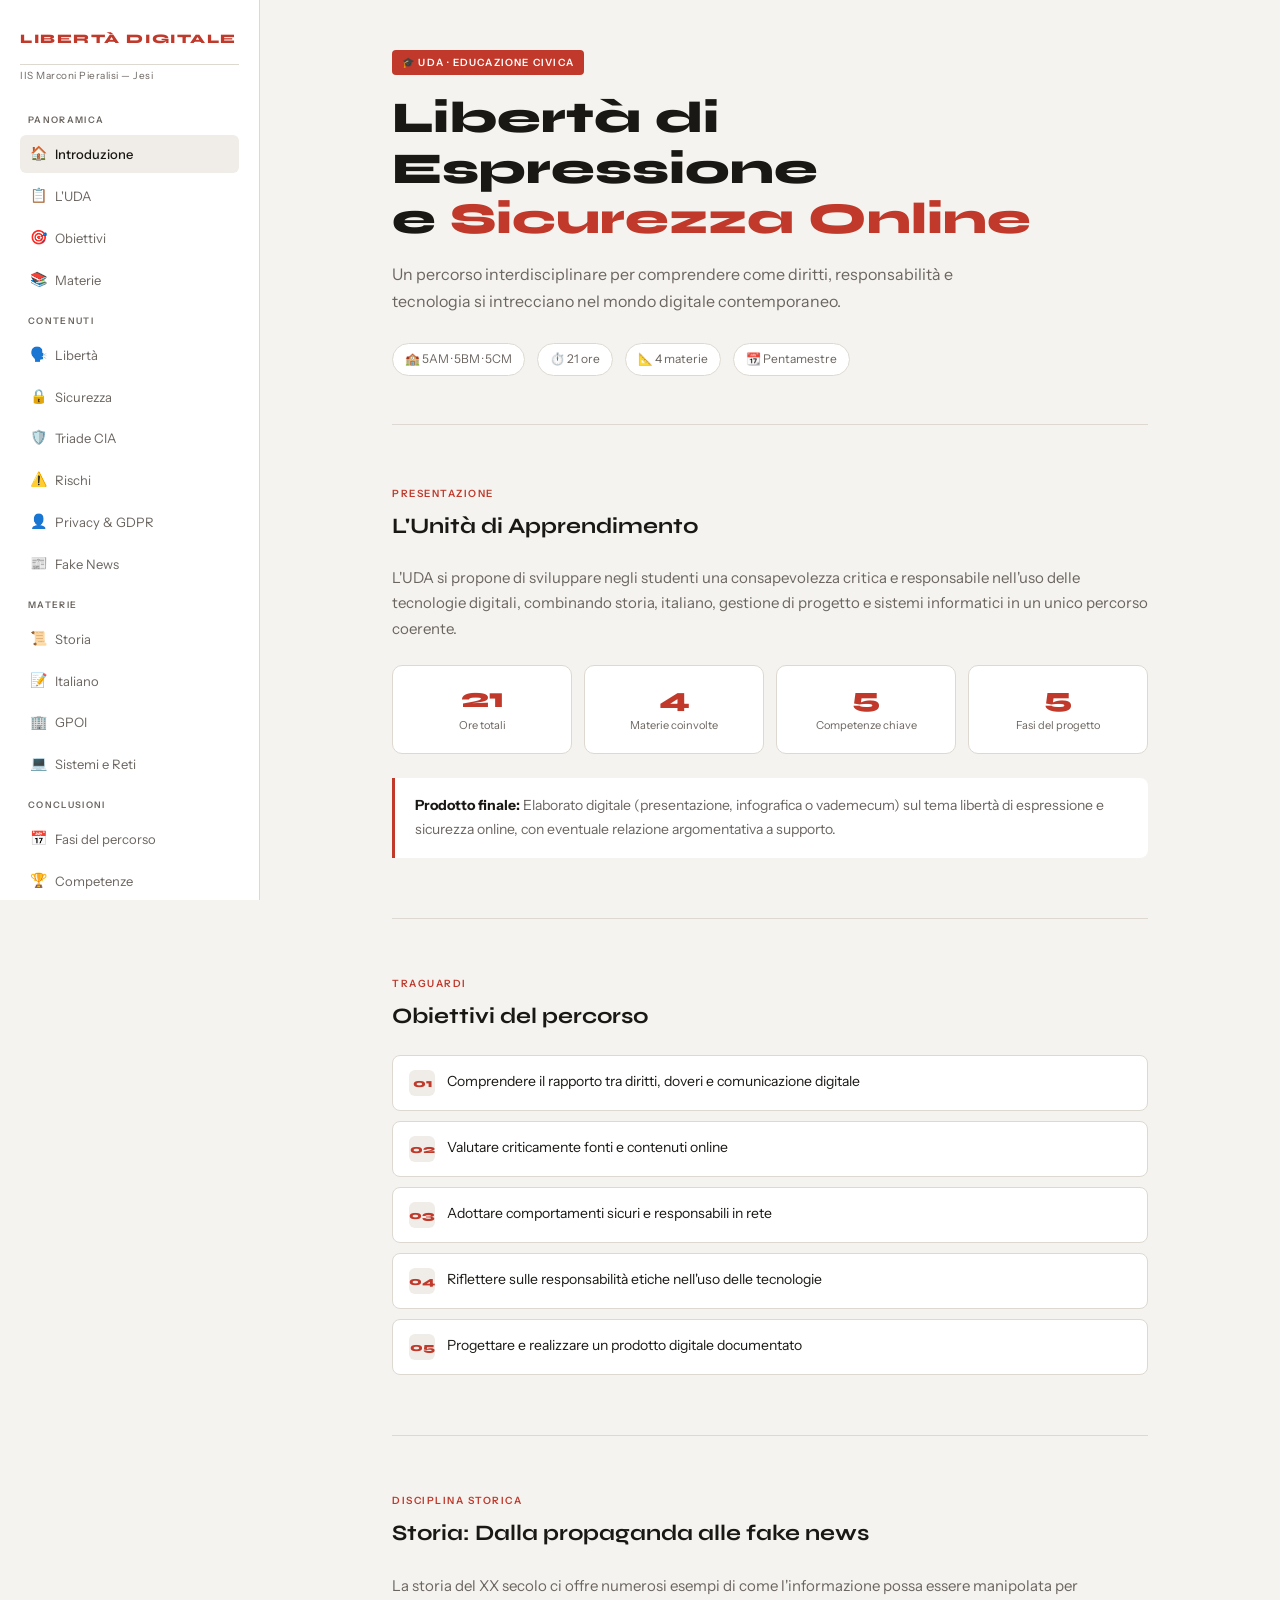
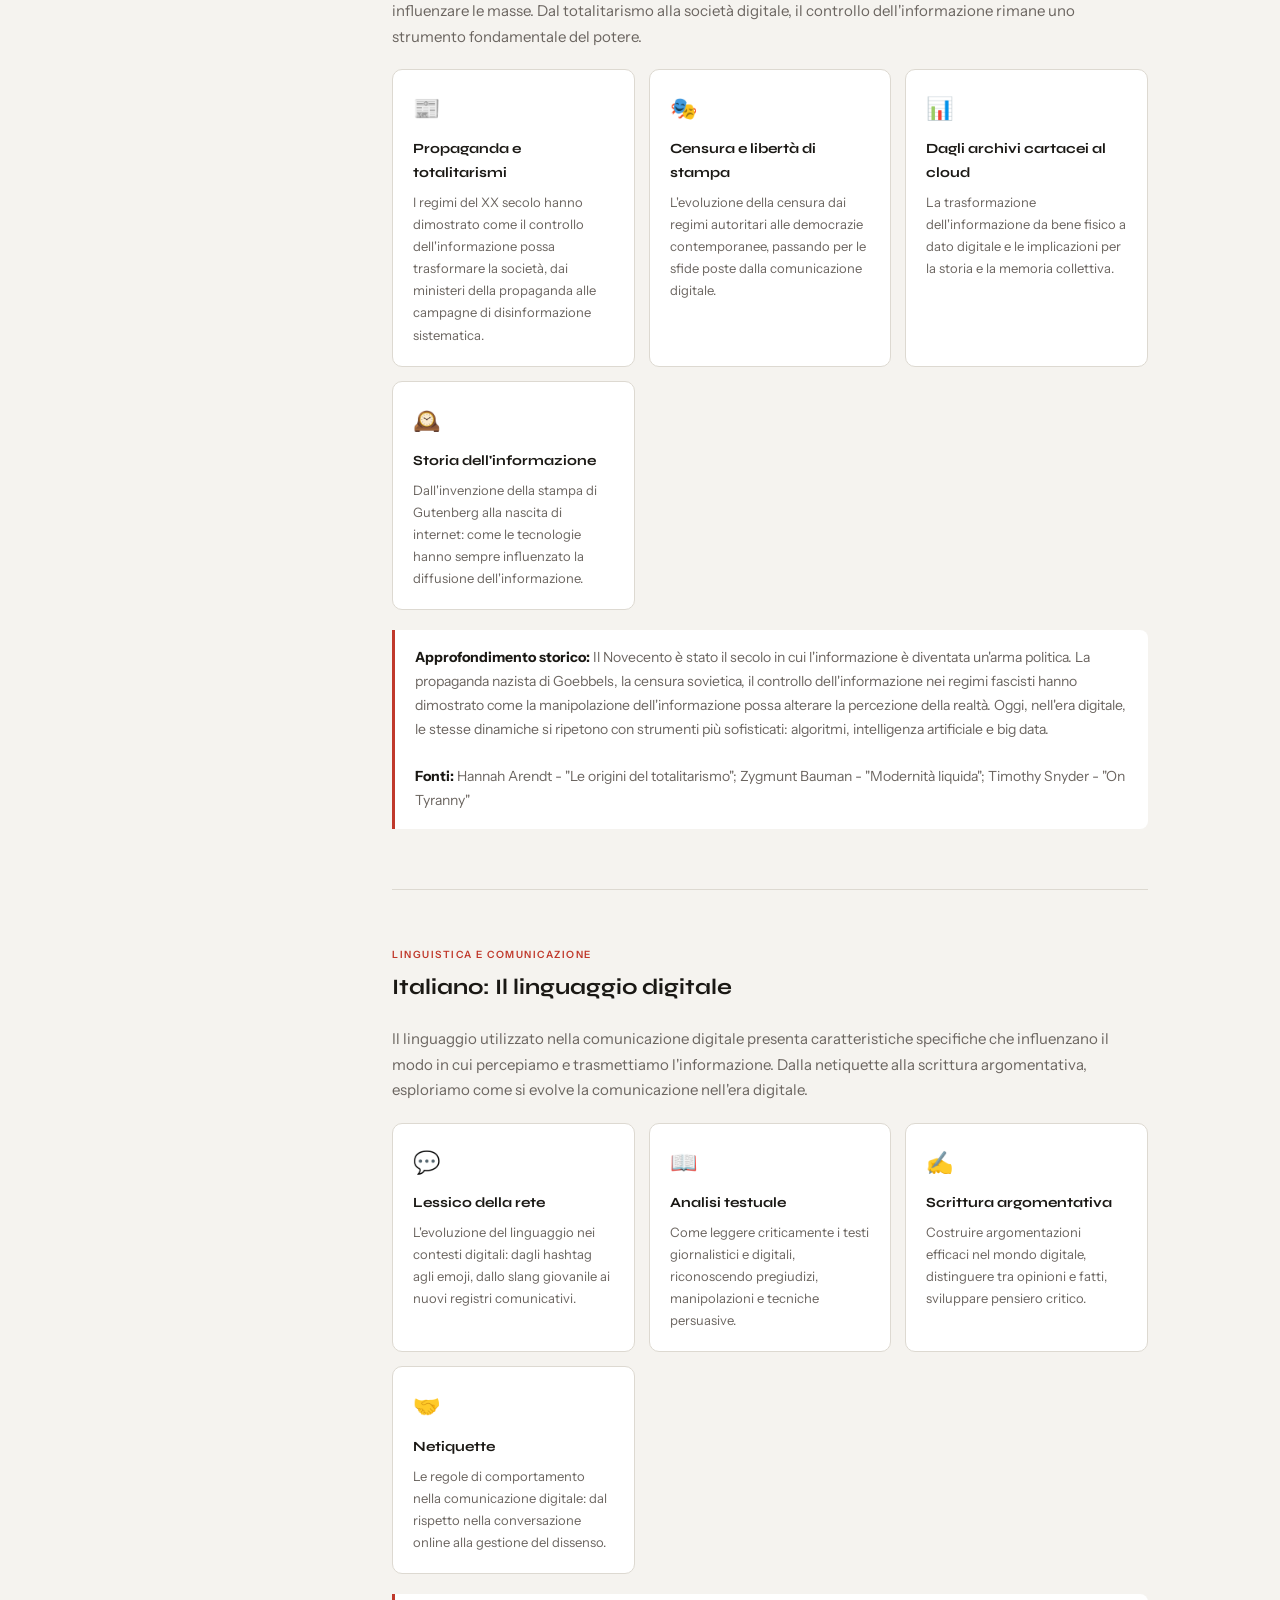
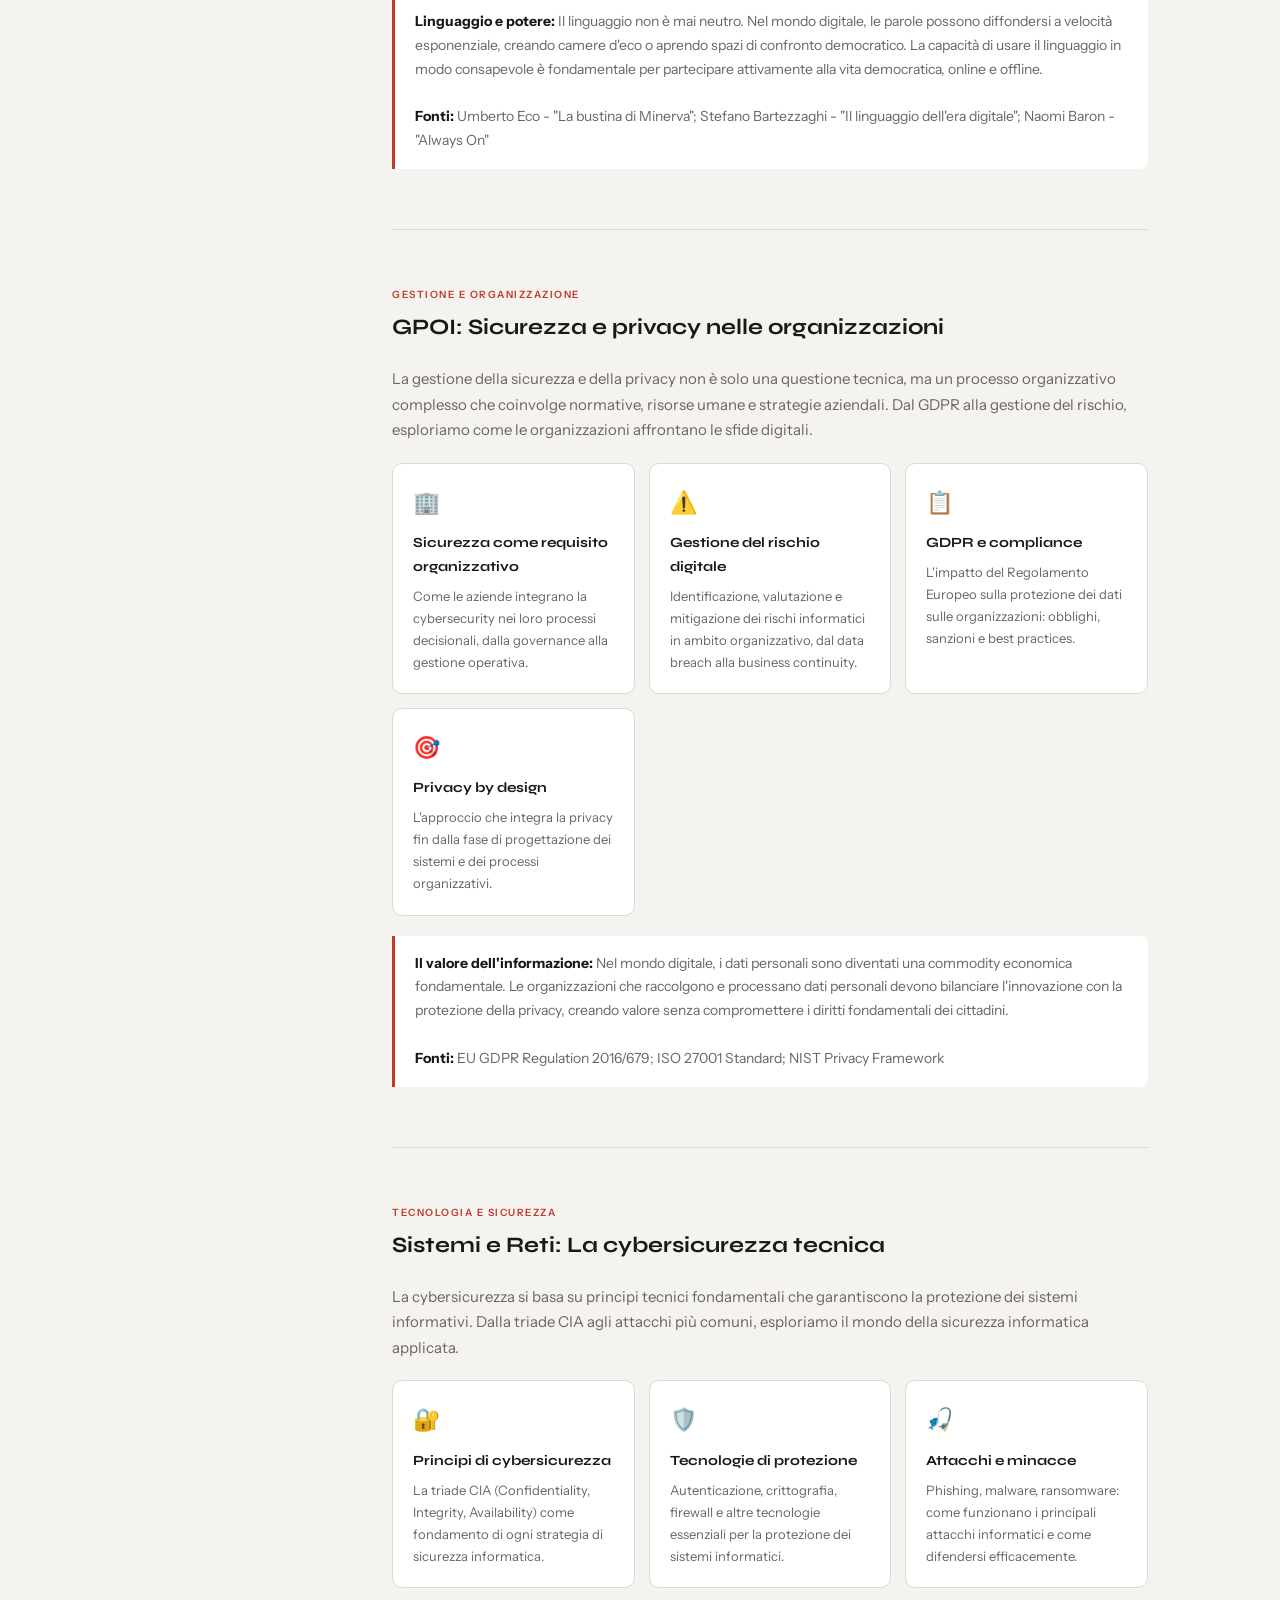
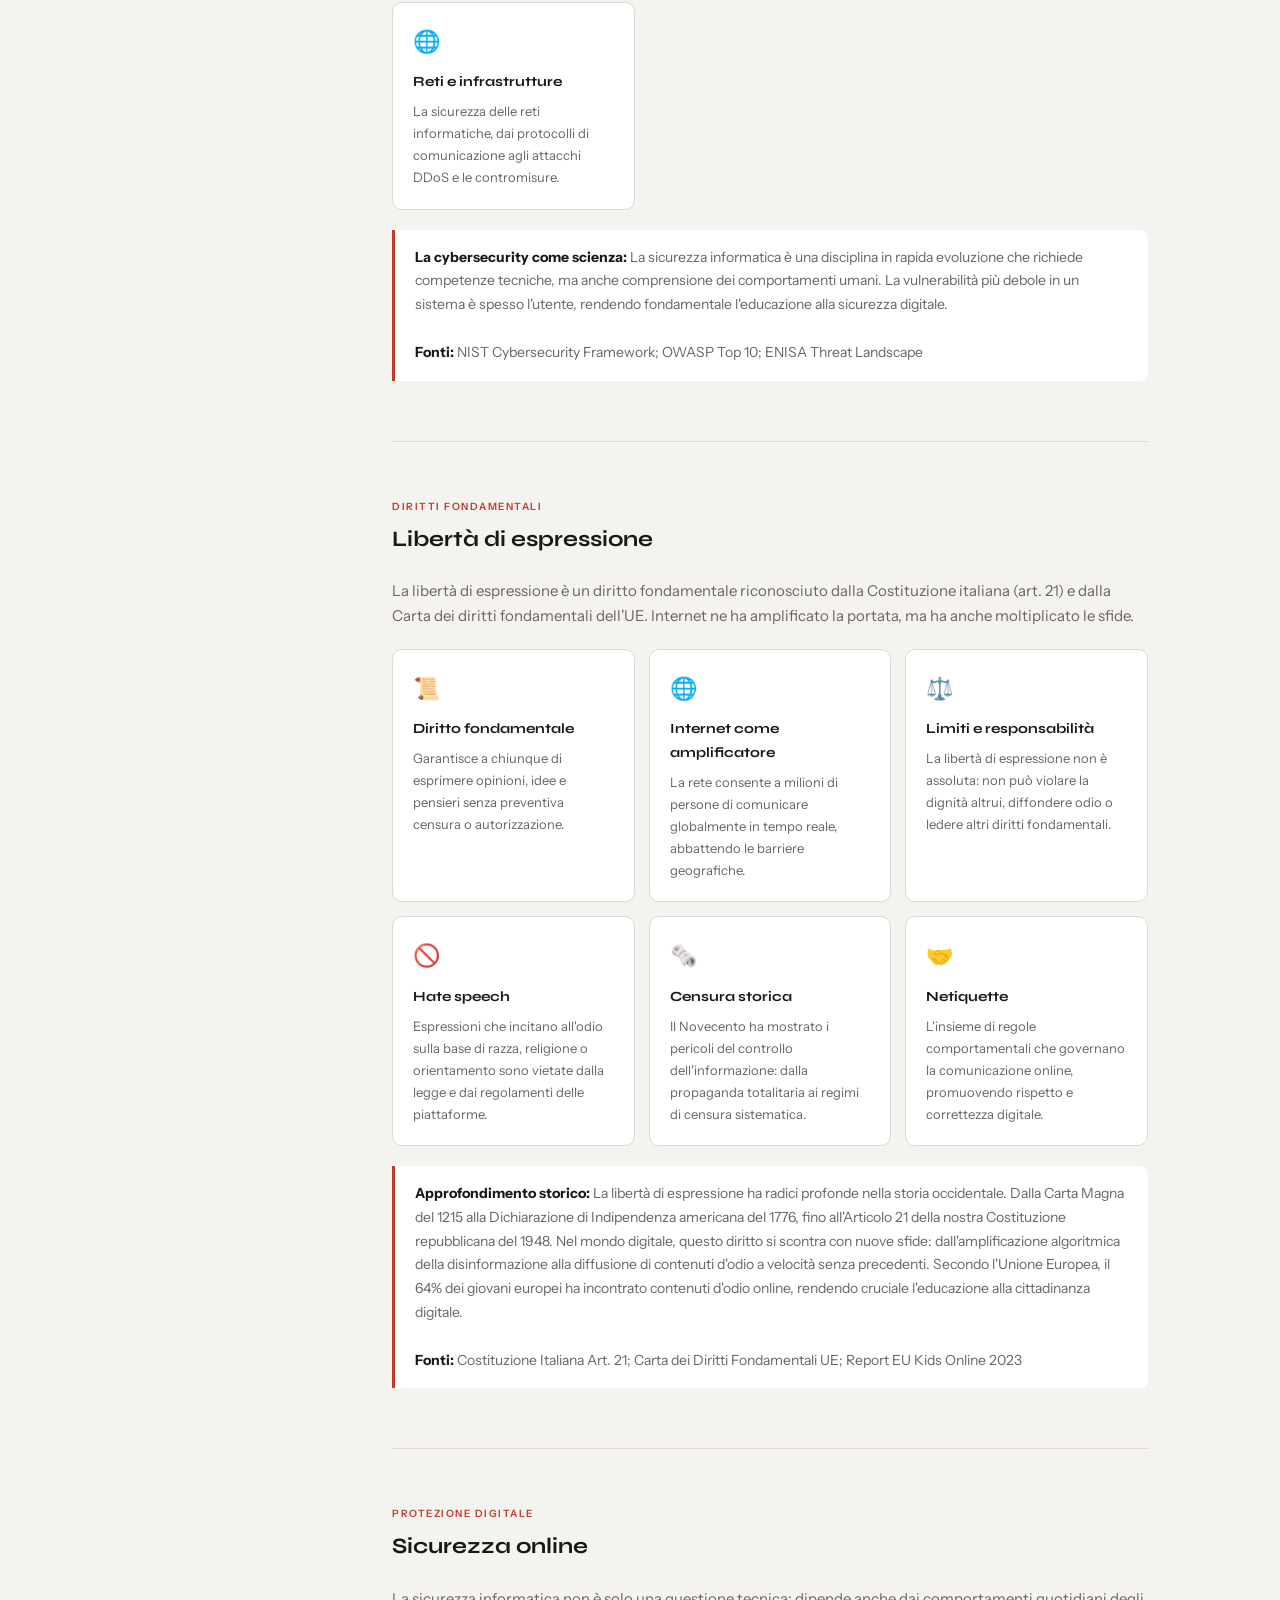
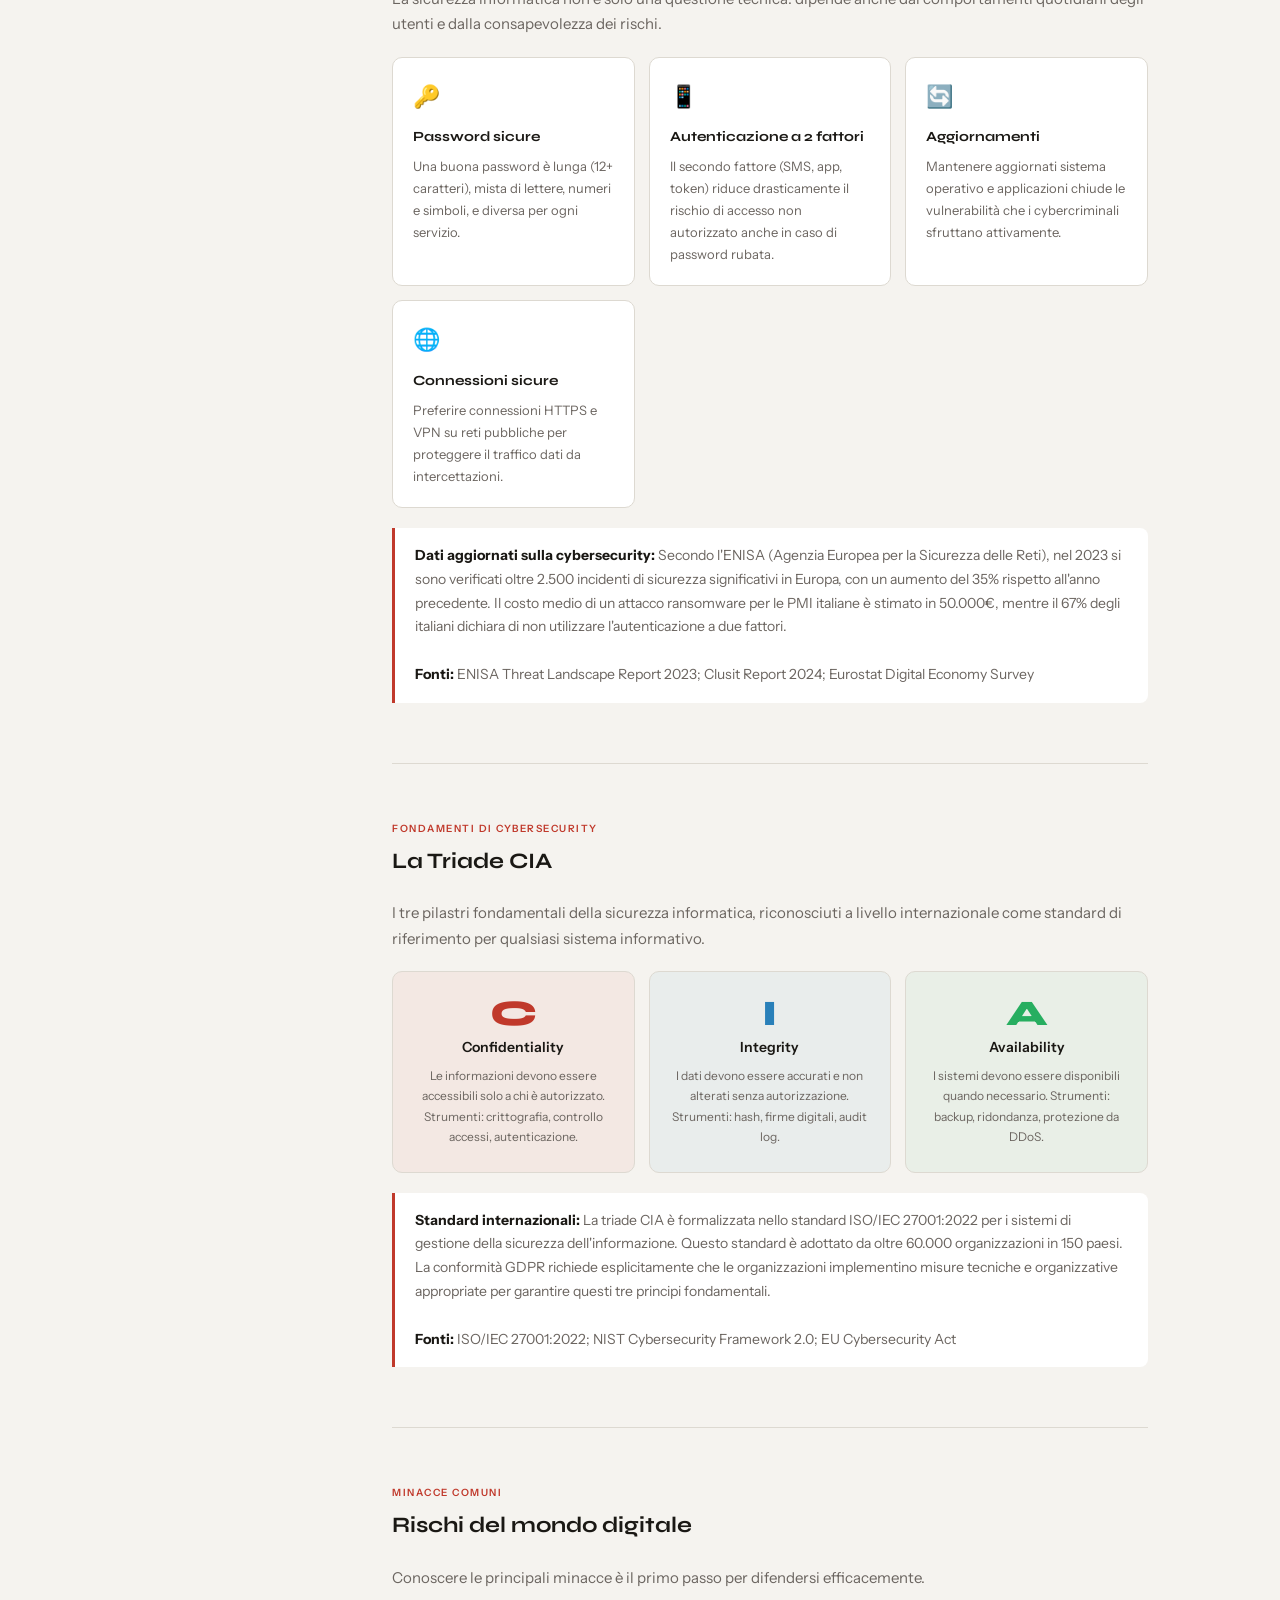
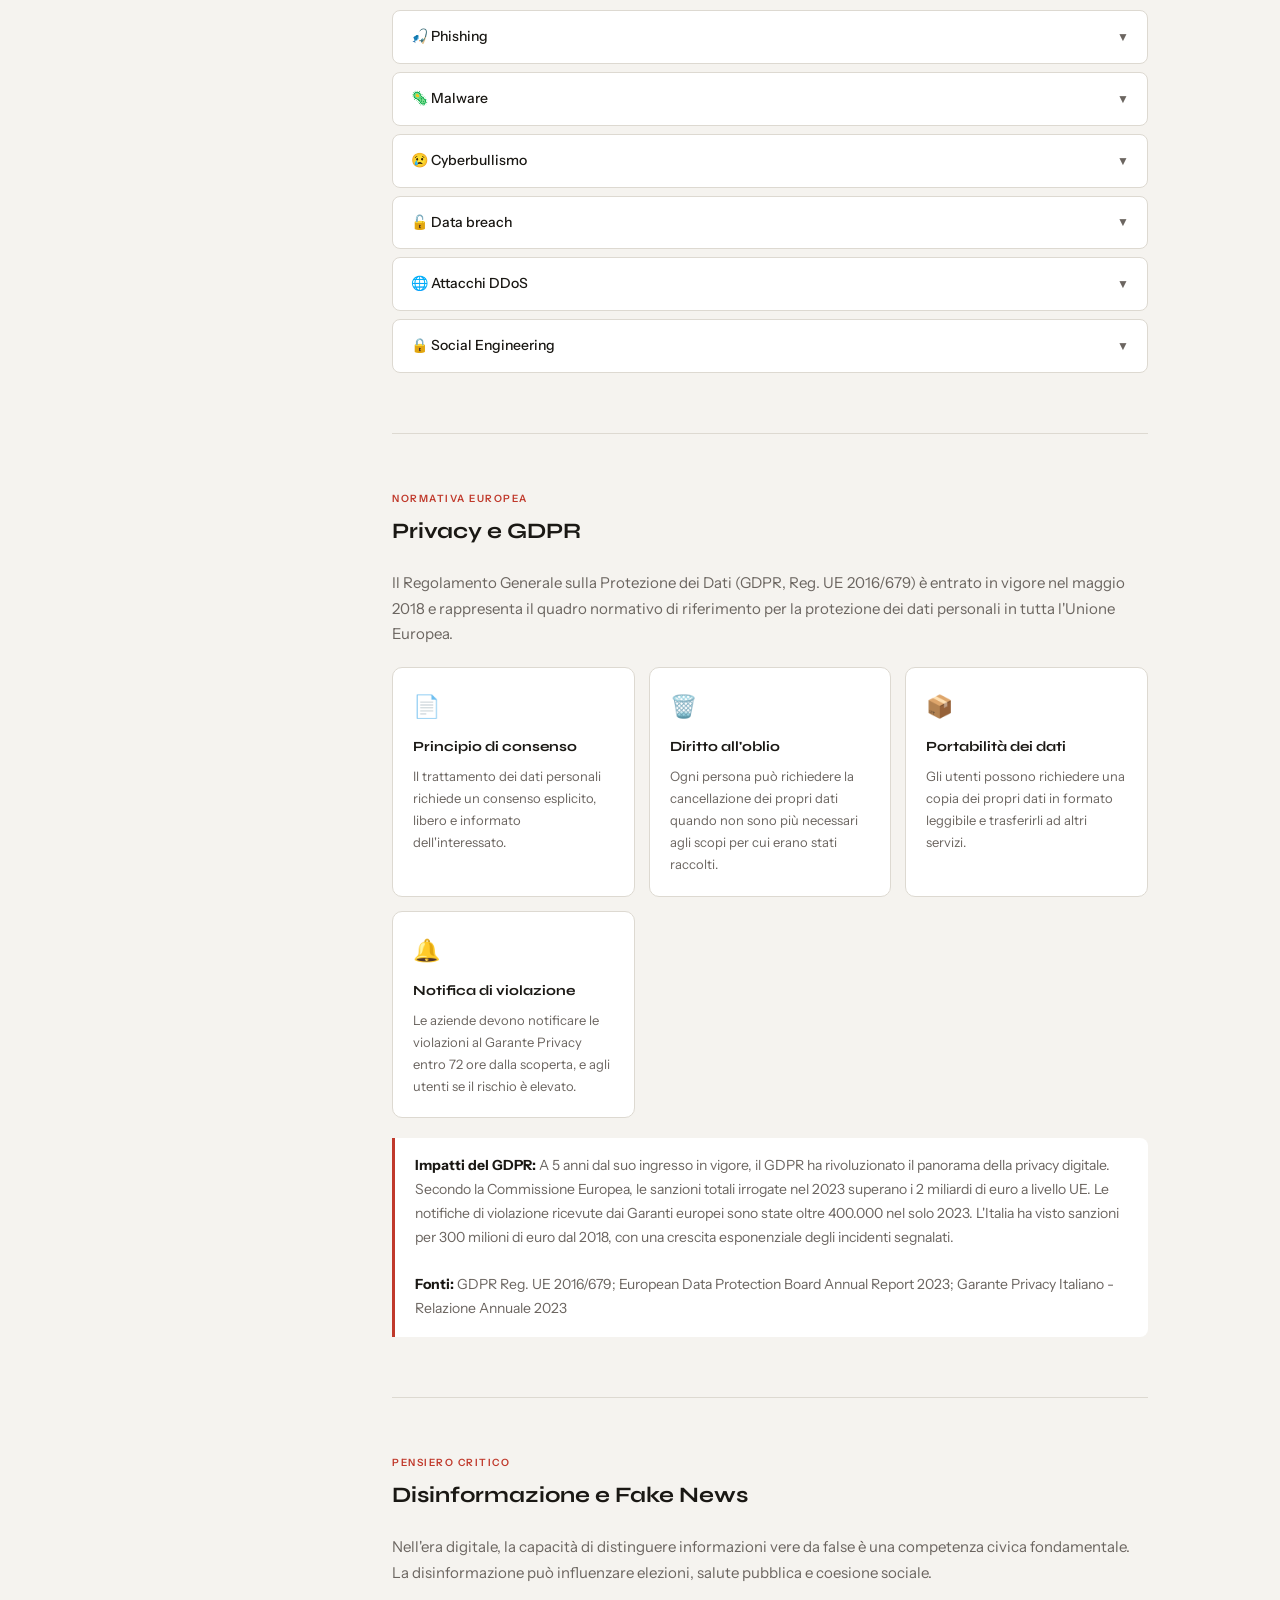
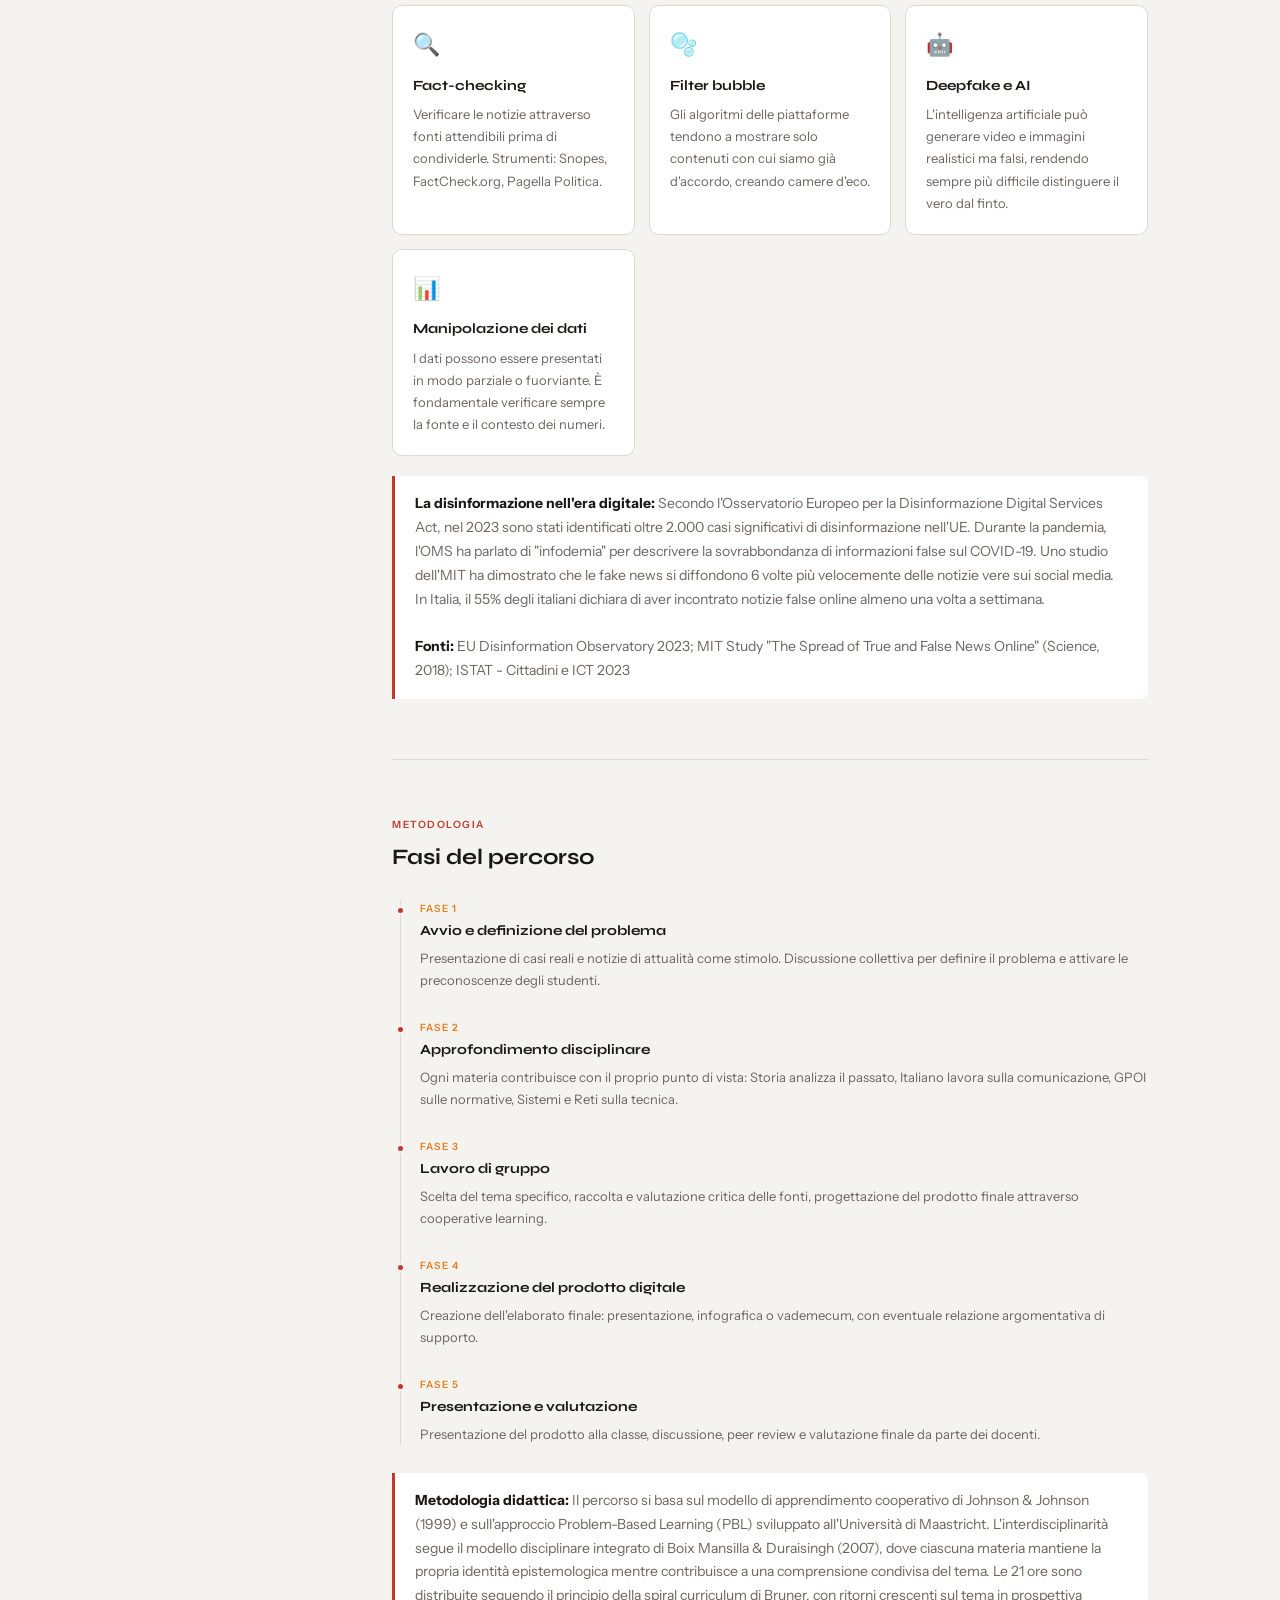
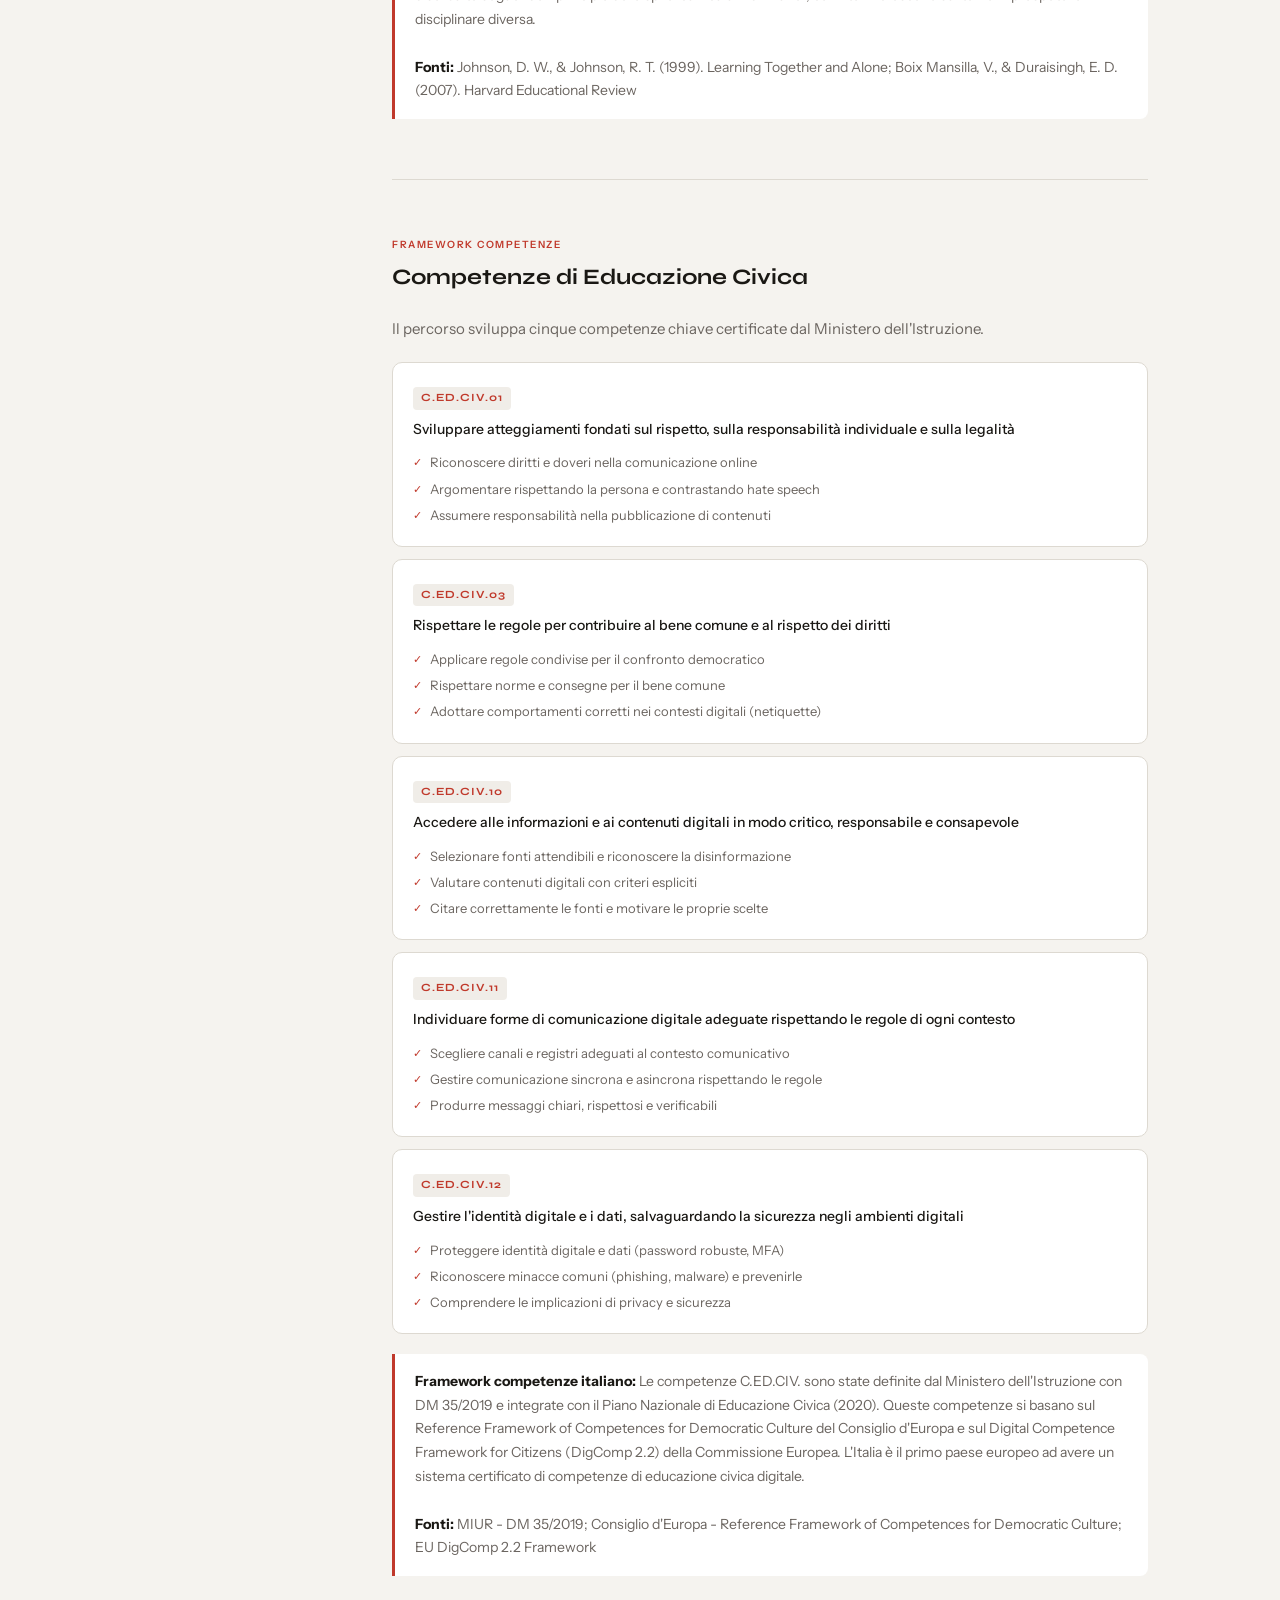
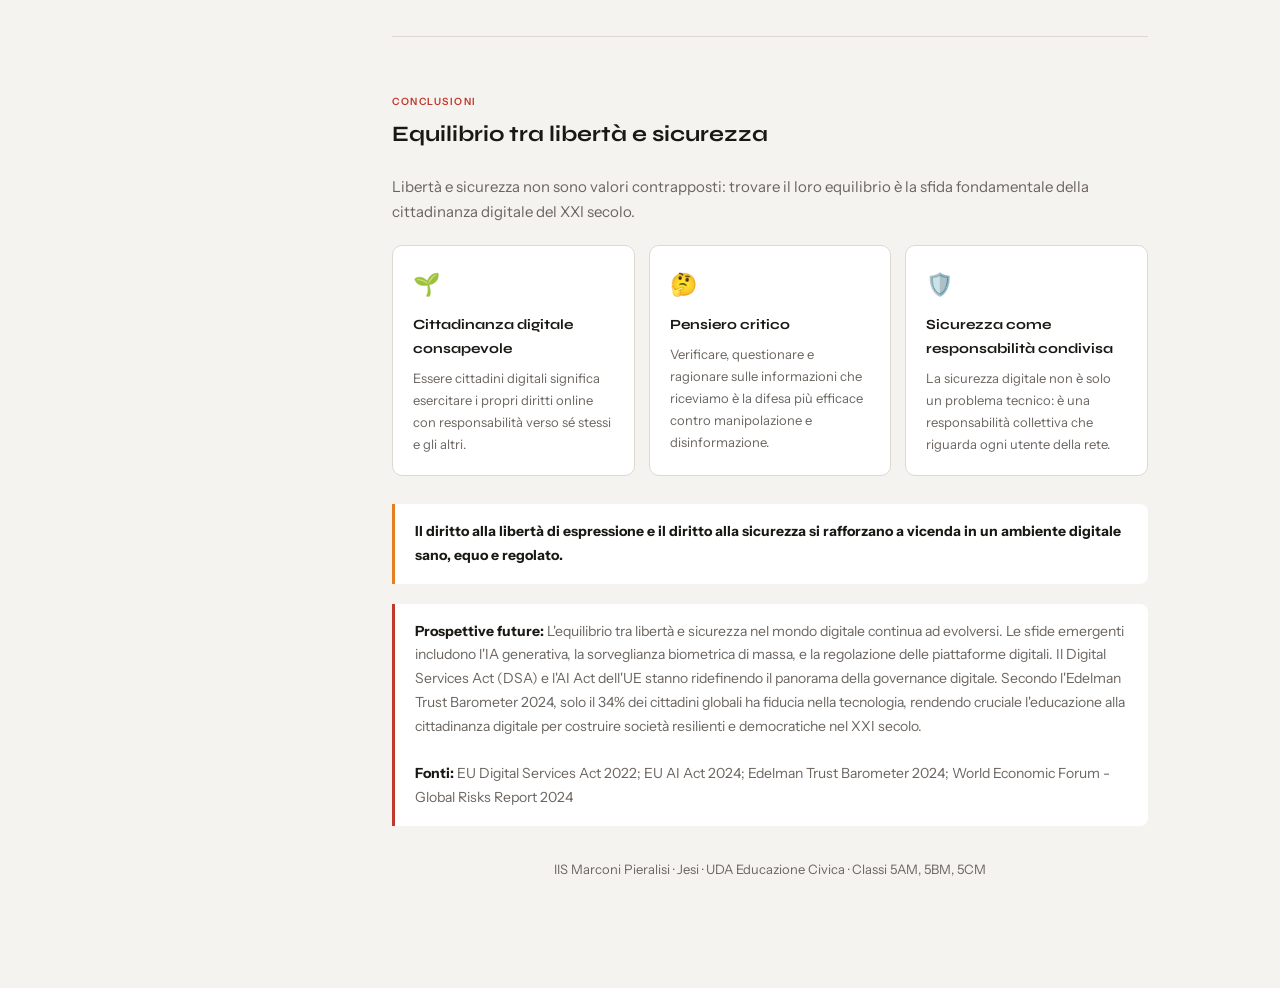
==== index.html @ d67308c3 "Add files via upload" ====
<!DOCTYPE html>
<html lang="it">
<head>
  <meta charset="UTF-8">
  <meta name="viewport" content="width=device-width, initial-scale=1.0">
  <title>Libertà di Espressione e Sicurezza Online</title>
  <link href="https://fonts.googleapis.com/css2?family=Syne:wght@400;600;700;800&family=Instrument+Sans:ital,wght@0,400;0,500;1,400&display=swap" rel="stylesheet">
  <link rel="stylesheet" type="text/css" href="index.css">
  <script src="index.js"></script>
</head>
<body>
<div class="layout">

<!-- ══ SIDEBAR ══ -->
<aside class="sidebar">
  <div>
    <div class="sidebar-logo">Libertà Digitale</div>
    <div class="sidebar-school">IIS Marconi Pieralisi — Jesi</div>
  </div>

  <span class="nav-group-label">Panoramica</span>
  <a href="#intro"      class="nav-link active"><span class="icon">🏠</span>Introduzione</a>
  <a href="#uda"        class="nav-link"><span class="icon">📋</span>L'UDA</a>
  <a href="#obiettivi"  class="nav-link"><span class="icon">🎯</span>Obiettivi</a>
  <a href="#materie"    class="nav-link"><span class="icon">📚</span>Materie</a>

  <span class="nav-group-label">Contenuti</span>
  <a href="#liberta"    class="nav-link"><span class="icon">🗣️</span>Libertà</a>
  <a href="#sicurezza"  class="nav-link"><span class="icon">🔒</span>Sicurezza</a>
  <a href="#cia"        class="nav-link"><span class="icon">🛡️</span>Triade CIA</a>
  <a href="#rischi"     class="nav-link"><span class="icon">⚠️</span>Rischi</a>
  <a href="#privacy"    class="nav-link"><span class="icon">👤</span>Privacy & GDPR</a>
  <a href="#fakenews"   class="nav-link"><span class="icon">📰</span>Fake News</a>

  <span class="nav-group-label">Materie</span>
  <a href="#storia"     class="nav-link"><span class="icon">📜</span>Storia</a>
  <a href="#italiano"   class="nav-link"><span class="icon">📝</span>Italiano</a>
  <a href="#gpoi"       class="nav-link"><span class="icon">🏢</span>GPOI</a>
  <a href="#sistemi"    class="nav-link"><span class="icon">💻</span>Sistemi e Reti</a>

  <span class="nav-group-label">Conclusioni</span>
  <a href="#fasi"       class="nav-link"><span class="icon">📅</span>Fasi del percorso</a>
  <a href="#competenze" class="nav-link"><span class="icon">🏆</span>Competenze</a>
  <a href="#equilibrio" class="nav-link"><span class="icon">⚖️</span>Equilibrio</a>

  <div class="sidebar-footer">
    <button class="theme-btn" id="themeToggle" onclick="toggleDark()">🌙 Modalità scura</button>
  </div>
</aside>

<!-- ══ MAIN CONTENT ══ -->
<main class="content">

  <!-- HERO -->
  <section id="intro">
    <div class="hero">
      <div class="hero-tag">🎓 UDA · Educazione Civica</div>
      <h1>Libertà di Espressione<br>e <span>Sicurezza Online</span></h1>
      <p class="hero-sub">
        Un percorso interdisciplinare per comprendere come diritti, responsabilità
        e tecnologia si intrecciano nel mondo digitale contemporaneo.
      </p>
      <div class="hero-meta">
        <span class="badge">🏫 5AM · 5BM · 5CM</span>
        <span class="badge">⏱️ 21 ore</span>
        <span class="badge">📐 4 materie</span>
        <span class="badge">📆 Pentamestre</span>
      </div>
    </div>
  </section>

  <!-- L'UDA -->
  <section id="uda">
    <div class="section-label">Presentazione</div>
    <h2 class="section-title">L'Unità di Apprendimento</h2>
    <p>
      L'UDA si propone di sviluppare negli studenti una consapevolezza critica e responsabile
      nell'uso delle tecnologie digitali, combinando storia, italiano, gestione di progetto
      e sistemi informatici in un unico percorso coerente.
    </p>
    <div class="stat-row">
      <div class="stat-card"><div class="stat-number">21</div><div class="stat-label">Ore totali</div></div>
      <div class="stat-card"><div class="stat-number">4</div><div class="stat-label">Materie coinvolte</div></div>
      <div class="stat-card"><div class="stat-number">5</div><div class="stat-label">Competenze chiave</div></div>
      <div class="stat-card"><div class="stat-number">5</div><div class="stat-label">Fasi del progetto</div></div>
    </div>
    <div class="callout">
      <strong>Prodotto finale:</strong> Elaborato digitale (presentazione, infografica o vademecum)
      sul tema libertà di espressione e sicurezza online, con eventuale relazione argomentativa a supporto.
    </div>
  </section>

  <div class="divider"></div>

  <!-- OBIETTIVI -->
  <section id="obiettivi">
    <div class="section-label">Traguardi</div>
    <h2 class="section-title">Obiettivi del percorso</h2>
    <div class="obiettivi-list">
      <div class="obiettivo"><div class="obiettivo-num">01</div>Comprendere il rapporto tra diritti, doveri e comunicazione digitale</div>
      <div class="obiettivo"><div class="obiettivo-num">02</div>Valutare criticamente fonti e contenuti online</div>
      <div class="obiettivo"><div class="obiettivo-num">03</div>Adottare comportamenti sicuri e responsabili in rete</div>
      <div class="obiettivo"><div class="obiettivo-num">04</div>Riflettere sulle responsabilità etiche nell'uso delle tecnologie</div>
      <div class="obiettivo"><div class="obiettivo-num">05</div>Progettare e realizzare un prodotto digitale documentato</div>
    </div>
  </section>

  <div class="divider"></div>

  <!-- STORIA -->
  <section id="storia">
    <div class="section-label">Disciplina storica</div>
    <h2 class="section-title">Storia: Dalla propaganda alle fake news</h2>
    <p>
      La storia del XX secolo ci offre numerosi esempi di come l'informazione possa essere manipolata
      per influenzare le masse. Dal totalitarismo alla società digitale, il controllo dell'informazione
      rimane uno strumento fondamentale del potere.
    </p>
    <div class="grid">
      <div class="card">
        <div class="card-icon">📰</div>
        <h3>Propaganda e totalitarismi</h3>
        <p>I regimi del XX secolo hanno dimostrato come il controllo dell'informazione possa trasformare la società, dai ministeri della propaganda alle campagne di disinformazione sistematica.</p>
      </div>
      <div class="card">
        <div class="card-icon">🎭</div>
        <h3>Censura e libertà di stampa</h3>
        <p>L'evoluzione della censura dai regimi autoritari alle democrazie contemporanee, passando per le sfide poste dalla comunicazione digitale.</p>
      </div>
      <div class="card">
        <div class="card-icon">📊</div>
        <h3>Dagli archivi cartacei al cloud</h3>
        <p>La trasformazione dell'informazione da bene fisico a dato digitale e le implicazioni per la storia e la memoria collettiva.</p>
      </div>
      <div class="card">
        <div class="card-icon">🕰️</div>
        <h3>Storia dell'informazione</h3>
        <p>Dall'invenzione della stampa di Gutenberg alla nascita di internet: come le tecnologie hanno sempre influenzato la diffusione dell'informazione.</p>
      </div>
    </div>
    
    <div class="callout">
      <strong>Approfondimento storico:</strong> Il Novecento è stato il secolo in cui l'informazione è diventata un'arma politica. La propaganda nazista di Goebbels, la censura sovietica, il controllo dell'informazione nei regimi fascisti hanno dimostrato come la manipolazione dell'informazione possa alterare la percezione della realtà. Oggi, nell'era digitale, le stesse dinamiche si ripetono con strumenti più sofisticati: algoritmi, intelligenza artificiale e big data.
      <br><br>
      <strong>Fonti:</strong> Hannah Arendt - "Le origini del totalitarismo"; Zygmunt Bauman - "Modernità liquida"; Timothy Snyder - "On Tyranny"
    </div>
  </section>

  <div class="divider"></div>

  <!-- ITALIANO -->
  <section id="italiano">
    <div class="section-label">Linguistica e comunicazione</div>
    <h2 class="section-title">Italiano: Il linguaggio digitale</h2>
    <p>
      Il linguaggio utilizzato nella comunicazione digitale presenta caratteristiche specifiche
      che influenzano il modo in cui percepiamo e trasmettiamo l'informazione. Dalla netiquette
      alla scrittura argomentativa, esploriamo come si evolve la comunicazione nell'era digitale.
    </p>
    <div class="grid">
      <div class="card">
        <div class="card-icon">💬</div>
        <h3>Lessico della rete</h3>
        <p>L'evoluzione del linguaggio nei contesti digitali: dagli hashtag agli emoji, dallo slang giovanile ai nuovi registri comunicativi.</p>
      </div>
      <div class="card">
        <div class="card-icon">📖</div>
        <h3>Analisi testuale</h3>
        <p>Come leggere criticamente i testi giornalistici e digitali, riconoscendo pregiudizi, manipolazioni e tecniche persuasive.</p>
      </div>
      <div class="card">
        <div class="card-icon">✍️</div>
        <h3>Scrittura argomentativa</h3>
        <p>Costruire argomentazioni efficaci nel mondo digitale, distinguere tra opinioni e fatti, sviluppare pensiero critico.</p>
      </div>
      <div class="card">
        <div class="card-icon">🤝</div>
        <h3>Netiquette</h3>
        <p>Le regole di comportamento nella comunicazione digitale: dal rispetto nella conversazione online alla gestione del dissenso.</p>
      </div>
    </div>
    
    <div class="callout">
      <strong>Linguaggio e potere:</strong> Il linguaggio non è mai neutro. Nel mondo digitale, le parole possono diffondersi a velocità esponenziale, creando camere d'eco o aprendo spazi di confronto democratico. La capacità di usare il linguaggio in modo consapevole è fondamentale per partecipare attivamente alla vita democratica, online e offline.
      <br><br>
      <strong>Fonti:</strong> Umberto Eco - "La bustina di Minerva"; Stefano Bartezzaghi - "Il linguaggio dell'era digitale"; Naomi Baron - "Always On"
    </div>
  </section>

  <div class="divider"></div>

  <!-- GPOI -->
  <section id="gpoi">
    <div class="section-label">Gestione e organizzazione</div>
    <h2 class="section-title">GPOI: Sicurezza e privacy nelle organizzazioni</h2>
    <p>
      La gestione della sicurezza e della privacy non è solo una questione tecnica, ma un processo
      organizzativo complesso che coinvolge normative, risorse umane e strategie aziendali.
      Dal GDPR alla gestione del rischio, esploriamo come le organizzazioni affrontano le sfide digitali.
    </p>
    <div class="grid">
      <div class="card">
        <div class="card-icon">🏢</div>
        <h3>Sicurezza come requisito organizzativo</h3>
        <p>Come le aziende integrano la cybersecurity nei loro processi decisionali, dalla governance alla gestione operativa.</p>
      </div>
      <div class="card">
        <div class="card-icon">⚠️</div>
        <h3>Gestione del rischio digitale</h3>
        <p>Identificazione, valutazione e mitigazione dei rischi informatici in ambito organizzativo, dal data breach alla business continuity.</p>
      </div>
      <div class="card">
        <div class="card-icon">📋</div>
        <h3>GDPR e compliance</h3>
        <p>L'impatto del Regolamento Europeo sulla protezione dei dati sulle organizzazioni: obblighi, sanzioni e best practices.</p>
      </div>
      <div class="card">
        <div class="card-icon">🎯</div>
        <h3>Privacy by design</h3>
        <p>L'approccio che integra la privacy fin dalla fase di progettazione dei sistemi e dei processi organizzativi.</p>
      </div>
    </div>
    
    <div class="callout">
      <strong>Il valore dell'informazione:</strong> Nel mondo digitale, i dati personali sono diventati una commodity economica fondamentale. Le organizzazioni che raccolgono e processano dati personali devono bilanciare l'innovazione con la protezione della privacy, creando valore senza compromettere i diritti fondamentali dei cittadini.
      <br><br>
      <strong>Fonti:</strong> EU GDPR Regulation 2016/679; ISO 27001 Standard; NIST Privacy Framework
    </div>
  </section>

  <div class="divider"></div>

  <!-- SISTEMI E RETI -->
  <section id="sistemi">
    <div class="section-label">Tecnologia e sicurezza</div>
    <h2 class="section-title">Sistemi e Reti: La cybersicurezza tecnica</h2>
    <p>
      La cybersicurezza si basa su principi tecnici fondamentali che garantiscono la protezione
      dei sistemi informativi. Dalla triade CIA agli attacchi più comuni, esploriamo il mondo
      della sicurezza informatica applicata.
    </p>
    <div class="grid">
      <div class="card">
        <div class="card-icon">🔐</div>
        <h3>Principi di cybersicurezza</h3>
        <p>La triade CIA (Confidentiality, Integrity, Availability) come fondamento di ogni strategia di sicurezza informatica.</p>
      </div>
      <div class="card">
        <div class="card-icon">🛡️</div>
        <h3>Tecnologie di protezione</h3>
        <p>Autenticazione, crittografia, firewall e altre tecnologie essenziali per la protezione dei sistemi informatici.</p>
      </div>
      <div class="card">
        <div class="card-icon">🎣</div>
        <h3>Attacchi e minacce</h3>
        <p>Phishing, malware, ransomware: come funzionano i principali attacchi informatici e come difendersi efficacemente.</p>
      </div>
      <div class="card">
        <div class="card-icon">🌐</div>
        <h3>Reti e infrastrutture</h3>
        <p>La sicurezza delle reti informatiche, dai protocolli di comunicazione agli attacchi DDoS e le contromisure.</p>
      </div>
    </div>
    
    <div class="callout">
      <strong>La cybersecurity come scienza:</strong> La sicurezza informatica è una disciplina in rapida evoluzione che richiede competenze tecniche, ma anche comprensione dei comportamenti umani. La vulnerabilità più debole in un sistema è spesso l'utente, rendendo fondamentale l'educazione alla sicurezza digitale.
      <br><br>
      <strong>Fonti:</strong> NIST Cybersecurity Framework; OWASP Top 10; ENISA Threat Landscape
    </div>
  </section>

  <div class="divider"></div>

  <!-- LIBERTÀ -->
  <section id="liberta">
    <div class="section-label">Diritti fondamentali</div>
    <h2 class="section-title">Libertà di espressione</h2>
    <p>
      La libertà di espressione è un diritto fondamentale riconosciuto dalla Costituzione italiana
      (art. 21) e dalla Carta dei diritti fondamentali dell'UE. Internet ne ha amplificato la portata,
      ma ha anche moltiplicato le sfide.
    </p>
    <div class="grid">
      <div class="card">
        <div class="card-icon">📜</div>
        <h3>Diritto fondamentale</h3>
        <p>Garantisce a chiunque di esprimere opinioni, idee e pensieri senza preventiva censura o autorizzazione.</p>
      </div>
      <div class="card">
        <div class="card-icon">🌐</div>
        <h3>Internet come amplificatore</h3>
        <p>La rete consente a milioni di persone di comunicare globalmente in tempo reale, abbattendo le barriere geografiche.</p>
      </div>
      <div class="card">
        <div class="card-icon">⚖️</div>
        <h3>Limiti e responsabilità</h3>
        <p>La libertà di espressione non è assoluta: non può violare la dignità altrui, diffondere odio o ledere altri diritti fondamentali.</p>
      </div>
      <div class="card">
        <div class="card-icon">🚫</div>
        <h3>Hate speech</h3>
        <p>Espressioni che incitano all'odio sulla base di razza, religione o orientamento sono vietate dalla legge e dai regolamenti delle piattaforme.</p>
      </div>
      <div class="card">
        <div class="card-icon">🗞️</div>
        <h3>Censura storica</h3>
        <p>Il Novecento ha mostrato i pericoli del controllo dell'informazione: dalla propaganda totalitaria ai regimi di censura sistematica.</p>
      </div>
      <div class="card">
        <div class="card-icon">🤝</div>
        <h3>Netiquette</h3>
        <p>L'insieme di regole comportamentali che governano la comunicazione online, promuovendo rispetto e correttezza digitale.</p>
      </div>
    </div>
    
    <div class="callout">
      <strong>Approfondimento storico:</strong> La libertà di espressione ha radici profonde nella storia occidentale. Dalla Carta Magna del 1215 alla Dichiarazione di Indipendenza americana del 1776, fino all'Articolo 21 della nostra Costituzione repubblicana del 1948. Nel mondo digitale, questo diritto si scontra con nuove sfide: dall'amplificazione algoritmica della disinformazione alla diffusione di contenuti d'odio a velocità senza precedenti. Secondo l'Unione Europea, il 64% dei giovani europei ha incontrato contenuti d'odio online, rendendo cruciale l'educazione alla cittadinanza digitale.
      <br><br>
      <strong>Fonti:</strong> Costituzione Italiana Art. 21; Carta dei Diritti Fondamentali UE; Report EU Kids Online 2023
    </div>
  </section>

  <div class="divider"></div>

  <!-- SICUREZZA -->
  <section id="sicurezza">
    <div class="section-label">Protezione digitale</div>
    <h2 class="section-title">Sicurezza online</h2>
    <p>
      La sicurezza informatica non è solo una questione tecnica: dipende anche dai comportamenti
      quotidiani degli utenti e dalla consapevolezza dei rischi.
    </p>
    <div class="grid">
      <div class="card">
        <div class="card-icon">🔑</div>
        <h3>Password sicure</h3>
        <p>Una buona password è lunga (12+ caratteri), mista di lettere, numeri e simboli, e diversa per ogni servizio.</p>
      </div>
      <div class="card">
        <div class="card-icon">📱</div>
        <h3>Autenticazione a 2 fattori</h3>
        <p>Il secondo fattore (SMS, app, token) riduce drasticamente il rischio di accesso non autorizzato anche in caso di password rubata.</p>
      </div>
      <div class="card">
        <div class="card-icon">🔄</div>
        <h3>Aggiornamenti</h3>
        <p>Mantenere aggiornati sistema operativo e applicazioni chiude le vulnerabilità che i cybercriminali sfruttano attivamente.</p>
      </div>
      <div class="card">
        <div class="card-icon">🌐</div>
        <h3>Connessioni sicure</h3>
        <p>Preferire connessioni HTTPS e VPN su reti pubbliche per proteggere il traffico dati da intercettazioni.</p>
      </div>
    </div>
    
    <div class="callout">
      <strong>Dati aggiornati sulla cybersecurity:</strong> Secondo l'ENISA (Agenzia Europea per la Sicurezza delle Reti), nel 2023 si sono verificati oltre 2.500 incidenti di sicurezza significativi in Europa, con un aumento del 35% rispetto all'anno precedente. Il costo medio di un attacco ransomware per le PMI italiane è stimato in 50.000€, mentre il 67% degli italiani dichiara di non utilizzare l'autenticazione a due fattori. 
      <br><br>
      <strong>Fonti:</strong> ENISA Threat Landscape Report 2023; Clusit Report 2024; Eurostat Digital Economy Survey
    </div>
  </section>

  <div class="divider"></div>

  <!-- CIA TRIAD -->
  <section id="cia">
    <div class="section-label">Fondamenti di Cybersecurity</div>
    <h2 class="section-title">La Triade CIA</h2>
    <p>
      I tre pilastri fondamentali della sicurezza informatica, riconosciuti a livello internazionale
      come standard di riferimento per qualsiasi sistema informativo.
    </p>
    <div class="cia-grid">
      <div class="cia-card">
        <div class="cia-letter">C</div>
        <div class="cia-name">Confidentiality</div>
        <div class="cia-desc">Le informazioni devono essere accessibili solo a chi è autorizzato. Strumenti: crittografia, controllo accessi, autenticazione.</div>
      </div>
      <div class="cia-card">
        <div class="cia-letter">I</div>
        <div class="cia-name">Integrity</div>
        <div class="cia-desc">I dati devono essere accurati e non alterati senza autorizzazione. Strumenti: hash, firme digitali, audit log.</div>
      </div>
      <div class="cia-card">
        <div class="cia-letter">A</div>
        <div class="cia-name">Availability</div>
        <div class="cia-desc">I sistemi devono essere disponibili quando necessario. Strumenti: backup, ridondanza, protezione da DDoS.</div>
      </div>
    </div>
    
    <div class="callout">
      <strong>Standard internazionali:</strong> La triade CIA è formalizzata nello standard ISO/IEC 27001:2022 per i sistemi di gestione della sicurezza dell'informazione. Questo standard è adottato da oltre 60.000 organizzazioni in 150 paesi. La conformità GDPR richiede esplicitamente che le organizzazioni implementino misure tecniche e organizzative appropriate per garantire questi tre principi fondamentali.
      <br><br>
      <strong>Fonti:</strong> ISO/IEC 27001:2022; NIST Cybersecurity Framework 2.0; EU Cybersecurity Act
    </div>
  </section>

  <div class="divider"></div>

  <!-- RISCHI -->
  <section id="rischi">
    <div class="section-label">Minacce comuni</div>
    <h2 class="section-title">Rischi del mondo digitale</h2>
    <p>Conoscere le principali minacce è il primo passo per difendersi efficacemente.</p>
    <div class="accordion">

      <div class="accordion-item">
        <div class="accordion-header">
          <span>🎣 Phishing</span>
          <span class="accordion-arrow">▼</span>
        </div>
        <div class="accordion-content">
          Il phishing è una tecnica di ingegneria sociale in cui l'attaccante si finge un'entità fidata
          (banca, servizio web, collega) per carpire credenziali, dati bancari o informazioni personali.
          Si manifesta via email, SMS (smishing) o chiamate telefoniche (vishing). 
          <br><br><strong>Come difendersi:</strong> Verificare sempre il mittente, non cliccare su link sospetti,
          non fornire mai credenziali tramite email.
          <br><br><strong>Dati:</strong> Secondo l'APWG (Anti-Phishing Working Group), nel 2023 sono stati registrati oltre 5 milioni di attacchi di phishing al mese a livello globale, con un aumento del 150% rispetto al 2022.
        </div>
      </div>

      <div class="accordion-item">
        <div class="accordion-header">
          <span>🦠 Malware</span>
          <span class="accordion-arrow">▼</span>
        </div>
        <div class="accordion-content">
          Il malware (software malevolo) comprende virus, trojan, ransomware, spyware e adware.
          Il ransomware in particolare cifra i file della vittima richiedendo un riscatto per il ripristino,
          causando danni enormi a privati e aziende.
          <br><br><strong>Come difendersi:</strong> Antivirus aggiornato, non scaricare software da fonti non ufficiali,
          backup regolari dei dati.
          <br><br><strong>Costi:</strong> Il costo globale del ransomware nel 2023 è stato stimato in 20 miliardi di dollari da Cybersecurity Ventures.
        </div>
      </div>

      <div class="accordion-item">
        <div class="accordion-header">
          <span>😢 Cyberbullismo</span>
          <span class="accordion-arrow">▼</span>
        </div>
        <div class="accordion-content">
          Il cyberbullismo è l'uso della rete per molestare, minacciare o umiliare altre persone, 
          spesso in modo reiterato. Può assumere forme di insulti, diffusione di immagini private,
          esclusione sociale o stalking online. Ha gravi conseguenze psicologiche per le vittime.
          <br><br><strong>Come reagire:</strong> Non rispondere, bloccare l'autore, conservare le prove,
          segnalare alla piattaforma e alle autorità.
          <br><br><strong>Statistiche:</strong> Secondo l'UNICEF, il 37% dei giovani europei ha subito forme di cyberbullismo almeno una volta.
        </div>
      </div>

      <div class="accordion-item">
        <div class="accordion-header">
          <span>🔓 Data breach</span>
          <span class="accordion-arrow">▼</span>
        </div>
        <div class="accordion-content">
          Un data breach è una violazione della sicurezza che porta all'accesso, divulgazione o furto
          non autorizzato di dati personali. Le aziende sono obbligate dal GDPR a notificare le
          violazioni al Garante entro 72 ore e agli utenti se il rischio è elevato.
          <br><br><strong>Impatti:</strong> Danni economici, reputazionali e legali per le organizzazioni;
          furto d'identità per i privati.
          <br><br><strong>Notifica:</strong> In Italia, il Garante Privacy ha ricevuto 1.200 notifiche di violazione nel 2023.
        </div>
      </div>

      <div class="accordion-item">
        <div class="accordion-header">
          <span>🌐 Attacchi DDoS</span>
          <span class="accordion-arrow">▼</span>
        </div>
        <div class="accordion-content">
          Un attacco Distributed Denial of Service (DDoS) sommerge un server o una rete con traffico
          artificiale per renderlo irraggiungibile. Viene spesso usato contro servizi critici, 
          infrastrutture governative o aziende concorrenti.
          <br><br><strong>Contromisure:</strong> CDN, firewall, rate limiting e servizi di mitigazione specializzati.
          <br><br><strong>Dimensioni:</strong> Gli attacchi DDoS possono superare 1 Tbps di traffico malevolo, come registrato da NETSCOUT nel 2023.
        </div>
      </div>

      <div class="accordion-item">
        <div class="accordion-header">
          <span>🔒 Social Engineering</span>
          <span class="accordion-arrow">▼</span>
        </div>
        <div class="accordion-content">
          L'ingegneria sociale manipola psicologicamente le persone per ottenere informazioni riservate
          o accesso a sistemi. Sfrutta la fiducia, l'autorità, l'urgenza o la paura. 
          Il fattore umano rimane la vulnerabilità più difficile da proteggere con la sola tecnologia.
          <br><br><strong>Come difendersi:</strong> Formazione continua, protocolli di verifica, cultura della sicurezza.
          <br><br><strong>Prevalenza:</strong> Secondo il Verizon Data Breach Report 2023, l'82% delle violazioni coinvolge l'elemento umano.
        </div>
      </div>

    </div>
  </section>

  <div class="divider"></div>

  <!-- PRIVACY & GDPR -->
  <section id="privacy">
    <div class="section-label">Normativa europea</div>
    <h2 class="section-title">Privacy e GDPR</h2>
    <p>
      Il Regolamento Generale sulla Protezione dei Dati (GDPR, Reg. UE 2016/679) è entrato in vigore
      nel maggio 2018 e rappresenta il quadro normativo di riferimento per la protezione dei dati
      personali in tutta l'Unione Europea.
    </p>
    <div class="grid">
      <div class="card">
        <div class="card-icon">📄</div>
        <h3>Principio di consenso</h3>
        <p>Il trattamento dei dati personali richiede un consenso esplicito, libero e informato dell'interessato.</p>
      </div>
      <div class="card">
        <div class="card-icon">🗑️</div>
        <h3>Diritto all'oblio</h3>
        <p>Ogni persona può richiedere la cancellazione dei propri dati quando non sono più necessari agli scopi per cui erano stati raccolti.</p>
      </div>
      <div class="card">
        <div class="card-icon">📦</div>
        <h3>Portabilità dei dati</h3>
        <p>Gli utenti possono richiedere una copia dei propri dati in formato leggibile e trasferirli ad altri servizi.</p>
      </div>
      <div class="card">
        <div class="card-icon">🔔</div>
        <h3>Notifica di violazione</h3>
        <p>Le aziende devono notificare le violazioni al Garante Privacy entro 72 ore dalla scoperta, e agli utenti se il rischio è elevato.</p>
      </div>
    </div>
    
    <div class="callout">
      <strong>Impatti del GDPR:</strong> A 5 anni dal suo ingresso in vigore, il GDPR ha rivoluzionato il panorama della privacy digitale. Secondo la Commissione Europea, le sanzioni totali irrogate nel 2023 superano i 2 miliardi di euro a livello UE. Le notifiche di violazione ricevute dai Garanti europei sono state oltre 400.000 nel solo 2023. L'Italia ha visto sanzioni per 300 milioni di euro dal 2018, con una crescita esponenziale degli incidenti segnalati.
      <br><br>
      <strong>Fonti:</strong> GDPR Reg. UE 2016/679; European Data Protection Board Annual Report 2023; Garante Privacy Italiano - Relazione Annuale 2023
    </div>
  </section>

  <div class="divider"></div>

  <!-- FAKE NEWS -->
  <section id="fakenews">
    <div class="section-label">Pensiero critico</div>
    <h2 class="section-title">Disinformazione e Fake News</h2>
    <p>
      Nell'era digitale, la capacità di distinguere informazioni vere da false è una competenza
      civica fondamentale. La disinformazione può influenzare elezioni, salute pubblica e coesione sociale.
    </p>
    <div class="grid">
      <div class="card">
        <div class="card-icon">🔍</div>
        <h3>Fact-checking</h3>
        <p>Verificare le notizie attraverso fonti attendibili prima di condividerle. Strumenti: Snopes, FactCheck.org, Pagella Politica.</p>
      </div>
      <div class="card">
        <div class="card-icon">🫧</div>
        <h3>Filter bubble</h3>
        <p>Gli algoritmi delle piattaforme tendono a mostrare solo contenuti con cui siamo già d'accordo, creando camere d'eco.</p>
      </div>
      <div class="card">
        <div class="card-icon">🤖</div>
        <h3>Deepfake e AI</h3>
        <p>L'intelligenza artificiale può generare video e immagini realistici ma falsi, rendendo sempre più difficile distinguere il vero dal finto.</p>
      </div>
      <div class="card">
        <div class="card-icon">📊</div>
        <h3>Manipolazione dei dati</h3>
        <p>I dati possono essere presentati in modo parziale o fuorviante. È fondamentale verificare sempre la fonte e il contesto dei numeri.</p>
      </div>
    </div>
    
    <div class="callout">
      <strong>La disinformazione nell'era digitale:</strong> Secondo l'Osservatorio Europeo per la Disinformazione Digital Services Act, nel 2023 sono stati identificati oltre 2.000 casi significativi di disinformazione nell'UE. Durante la pandemia, l'OMS ha parlato di "infodemia" per descrivere la sovrabbondanza di informazioni false sul COVID-19. Uno studio dell'MIT ha dimostrato che le fake news si diffondono 6 volte più velocemente delle notizie vere sui social media. In Italia, il 55% degli italiani dichiara di aver incontrato notizie false online almeno una volta a settimana.
      <br><br>
      <strong>Fonti:</strong> EU Disinformation Observatory 2023; MIT Study "The Spread of True and False News Online" (Science, 2018); ISTAT - Cittadini e ICT 2023
    </div>
  </section>

  <div class="divider"></div>

  <!-- FASI -->
  <section id="fasi">
    <div class="section-label">Metodologia</div>
    <h2 class="section-title">Fasi del percorso</h2>
    <div class="timeline">
      <div class="timeline-item">
        <div class="timeline-step">Fase 1</div>
        <div class="timeline-title">Avvio e definizione del problema</div>
        <div class="timeline-desc">Presentazione di casi reali e notizie di attualità come stimolo. Discussione collettiva per definire il problema e attivare le preconoscenze degli studenti.</div>
      </div>
      <div class="timeline-item">
        <div class="timeline-step">Fase 2</div>
        <div class="timeline-title">Approfondimento disciplinare</div>
        <div class="timeline-desc">Ogni materia contribuisce con il proprio punto di vista: Storia analizza il passato, Italiano lavora sulla comunicazione, GPOI sulle normative, Sistemi e Reti sulla tecnica.</div>
      </div>
      <div class="timeline-item">
        <div class="timeline-step">Fase 3</div>
        <div class="timeline-title">Lavoro di gruppo</div>
        <div class="timeline-desc">Scelta del tema specifico, raccolta e valutazione critica delle fonti, progettazione del prodotto finale attraverso cooperative learning.</div>
      </div>
      <div class="timeline-item">
        <div class="timeline-step">Fase 4</div>
        <div class="timeline-title">Realizzazione del prodotto digitale</div>
        <div class="timeline-desc">Creazione dell'elaborato finale: presentazione, infografica o vademecum, con eventuale relazione argomentativa di supporto.</div>
      </div>
      <div class="timeline-item">
        <div class="timeline-step">Fase 5</div>
        <div class="timeline-title">Presentazione e valutazione</div>
        <div class="timeline-desc">Presentazione del prodotto alla classe, discussione, peer review e valutazione finale da parte dei docenti.</div>
      </div>
    </div>
    
    <div class="callout">
      <strong>Metodologia didattica:</strong> Il percorso si basa sul modello di apprendimento cooperativo di Johnson & Johnson (1999) e sull'approccio Problem-Based Learning (PBL) sviluppato all'Università di Maastricht. L'interdisciplinarità segue il modello disciplinare integrato di Boix Mansilla & Duraisingh (2007), dove ciascuna materia mantiene la propria identità epistemologica mentre contribuisce a una comprensione condivisa del tema. Le 21 ore sono distribuite seguendo il principio della spiral curriculum di Bruner, con ritorni crescenti sul tema in prospettiva disciplinare diversa.
      <br><br>
      <strong>Fonti:</strong> Johnson, D. W., & Johnson, R. T. (1999). Learning Together and Alone; Boix Mansilla, V., & Duraisingh, E. D. (2007). Harvard Educational Review
    </div>
  </section>

  <div class="divider"></div>

  <!-- COMPETENZE -->
  <section id="competenze">
    <div class="section-label">Framework competenze</div>
    <h2 class="section-title">Competenze di Educazione Civica</h2>
    <p>Il percorso sviluppa cinque competenze chiave certificate dal Ministero dell'Istruzione.</p>

    <div class="competenza-card">
      <div class="competenza-code">C.ED.CIV.01</div>
      <div class="competenza-desc">Sviluppare atteggiamenti fondati sul rispetto, sulla responsabilità individuale e sulla legalità</div>
      <div class="competenza-skills">
        <div class="competenza-skill">Riconoscere diritti e doveri nella comunicazione online</div>
        <div class="competenza-skill">Argomentare rispettando la persona e contrastando hate speech</div>
        <div class="competenza-skill">Assumere responsabilità nella pubblicazione di contenuti</div>
      </div>
    </div>

    <div class="competenza-card">
      <div class="competenza-code">C.ED.CIV.03</div>
      <div class="competenza-desc">Rispettare le regole per contribuire al bene comune e al rispetto dei diritti</div>
      <div class="competenza-skills">
        <div class="competenza-skill">Applicare regole condivise per il confronto democratico</div>
        <div class="competenza-skill">Rispettare norme e consegne per il bene comune</div>
        <div class="competenza-skill">Adottare comportamenti corretti nei contesti digitali (netiquette)</div>
      </div>
    </div>

    <div class="competenza-card">
      <div class="competenza-code">C.ED.CIV.10</div>
      <div class="competenza-desc">Accedere alle informazioni e ai contenuti digitali in modo critico, responsabile e consapevole</div>
      <div class="competenza-skills">
        <div class="competenza-skill">Selezionare fonti attendibili e riconoscere la disinformazione</div>
        <div class="competenza-skill">Valutare contenuti digitali con criteri espliciti</div>
        <div class="competenza-skill">Citare correttamente le fonti e motivare le proprie scelte</div>
      </div>
    </div>

    <div class="competenza-card">
      <div class="competenza-code">C.ED.CIV.11</div>
      <div class="competenza-desc">Individuare forme di comunicazione digitale adeguate rispettando le regole di ogni contesto</div>
      <div class="competenza-skills">
        <div class="competenza-skill">Scegliere canali e registri adeguati al contesto comunicativo</div>
        <div class="competenza-skill">Gestire comunicazione sincrona e asincrona rispettando le regole</div>
        <div class="competenza-skill">Produrre messaggi chiari, rispettosi e verificabili</div>
      </div>
    </div>

    <div class="competenza-card">
      <div class="competenza-code">C.ED.CIV.12</div>
      <div class="competenza-desc">Gestire l'identità digitale e i dati, salvaguardando la sicurezza negli ambienti digitali</div>
      <div class="competenza-skills">
        <div class="competenza-skill">Proteggere identità digitale e dati (password robuste, MFA)</div>
        <div class="competenza-skill">Riconoscere minacce comuni (phishing, malware) e prevenirle</div>
        <div class="competenza-skill">Comprendere le implicazioni di privacy e sicurezza</div>
      </div>
    </div>
    
    <div class="callout">
      <strong>Framework competenze italiano:</strong> Le competenze C.ED.CIV. sono state definite dal Ministero dell'Istruzione con DM 35/2019 e integrate con il Piano Nazionale di Educazione Civica (2020). Queste competenze si basano sul Reference Framework of Competences for Democratic Culture del Consiglio d'Europa e sul Digital Competence Framework for Citizens (DigComp 2.2) della Commissione Europea. L'Italia è il primo paese europeo ad avere un sistema certificato di competenze di educazione civica digitale.
      <br><br>
      <strong>Fonti:</strong> MIUR - DM 35/2019; Consiglio d'Europa - Reference Framework of Competences for Democratic Culture; EU DigComp 2.2 Framework
    </div>

  </section>

  <div class="divider"></div>

  <!-- EQUILIBRIO -->
  <section id="equilibrio">
    <div class="section-label">Conclusioni</div>
    <h2 class="section-title">Equilibrio tra libertà e sicurezza</h2>
    <p>
      Libertà e sicurezza non sono valori contrapposti: trovare il loro equilibrio è la sfida
      fondamentale della cittadinanza digitale del XXI secolo.
    </p>
    <div class="grid">
      <div class="card">
        <div class="card-icon">🌱</div>
        <h3>Cittadinanza digitale consapevole</h3>
        <p>Essere cittadini digitali significa esercitare i propri diritti online con responsabilità verso sé stessi e gli altri.</p>
      </div>
      <div class="card">
        <div class="card-icon">🤔</div>
        <h3>Pensiero critico</h3>
        <p>Verificare, questionare e ragionare sulle informazioni che riceviamo è la difesa più efficace contro manipolazione e disinformazione.</p>
      </div>
      <div class="card">
        <div class="card-icon">🛡️</div>
        <h3>Sicurezza come responsabilità condivisa</h3>
        <p>La sicurezza digitale non è solo un problema tecnico: è una responsabilità collettiva che riguarda ogni utente della rete.</p>
      </div>
    </div>
    
    <div class="callout" style="margin-top: 28px; border-left-color: var(--accent3);">
      <strong>Il diritto alla libertà di espressione e il diritto alla sicurezza si rafforzano a vicenda
      in un ambiente digitale sano, equo e regolato.</strong>
    </div>
    
    <div class="callout">
      <strong>Prospettive future:</strong> L'equilibrio tra libertà e sicurezza nel mondo digitale continua ad evolversi. Le sfide emergenti includono l'IA generativa, la sorveglianza biometrica di massa, e la regolazione delle piattaforme digitali. Il Digital Services Act (DSA) e l'AI Act dell'UE stanno ridefinendo il panorama della governance digitale. Secondo l'Edelman Trust Barometer 2024, solo il 34% dei cittadini globali ha fiducia nella tecnologia, rendendo cruciale l'educazione alla cittadinanza digitale per costruire società resilienti e democratiche nel XXI secolo.
      <br><br>
      <strong>Fonti:</strong> EU Digital Services Act 2022; EU AI Act 2024; Edelman Trust Barometer 2024; World Economic Forum - Global Risks Report 2024
    </div>
    
    <p style="color: var(--muted); font-size: 13px; margin-top: 32px; text-align: center;">
      IIS Marconi Pieralisi · Jesi · UDA Educazione Civica · Classi 5AM, 5BM, 5CM
    </p>
  </section>

</main>
</div>
</body>
</html>
---- index.css ----
:root {
  --bg:#f5f3ef;
  --surface:#ffffff;
  --surface2:#f0ede8;
  --border:#ddd9d1;
  --text:#1a1814;
  --muted:#6b6560;
  --accent:#c0392b;
  --accent2:#2c3e50;
  --accent3:#e67e22;
  --sidebar-w:260px;
}
.dark {
  --bg:#111010;
  --surface:#1c1b19;
  --surface2:#232220;
  --border:#2e2d2b;
  --text:#f0ede8;
  --muted:#8a8680;
  --accent:#e74c3c;
  --accent2:#5dade2;
  --accent3:#f39c12;
}

*, *::before, *::after { box-sizing: border-box; margin: 0; padding: 0; }

html { scroll-behavior: smooth; }

body {
  font-family: 'Instrument Sans', sans-serif;
  background: var(--bg);
  color: var(--text);
  transition: background .3s, color .3s;
  font-size: 15px;
  line-height: 1.7;
}

/* ── LAYOUT ── */
.layout { display: flex; min-height: 100vh; }

/* ── SIDEBAR ── */
.sidebar {
  width: var(--sidebar-w);
  position: sticky;
  top: 0;
  height: 100vh;
  overflow-y: auto;
  padding: 28px 20px;
  border-right: 1px solid var(--border);
  background: var(--surface);
  display: flex;
  flex-direction: column;
  gap: 4px;
  flex-shrink: 0;
  transition: background .3s, border-color .3s;
}
.sidebar-logo {
  font-family: 'Syne', sans-serif;
  font-weight: 800;
  font-size: 13px;
  letter-spacing: .12em;
  text-transform: uppercase;
  color: var(--accent);
  margin-bottom: 6px;
  padding-bottom: 14px;
  border-bottom: 1px solid var(--border);
}
.sidebar-school {
  font-size: 10px;
  color: var(--muted);
  letter-spacing: .05em;
  margin-top: -4px;
  margin-bottom: 14px;
}
.nav-group-label {
  font-size: 9px;
  font-weight: 600;
  letter-spacing: .15em;
  text-transform: uppercase;
  color: var(--muted);
  padding: 10px 8px 4px;
}
.nav-link {
  display: flex;
  align-items: center;
  gap: 8px;
  padding: 7px 10px;
  border-radius: 6px;
  text-decoration: none;
  color: var(--muted);
  font-size: 13px;
  transition: background .15s, color .15s;
}
.nav-link .icon { font-size: 14px; flex-shrink: 0; }
.nav-link:hover { background: var(--surface2); color: var(--text); }
.nav-link.active { background: var(--surface2); color: var(--text); font-weight: 500; }

.sidebar-footer { margin-top: auto; padding-top: 16px; border-top: 1px solid var(--border); }
.theme-btn {
  width: 100%;
  padding: 8px 12px;
  border: 1px solid var(--border);
  border-radius: 6px;
  cursor: pointer;
  font-size: 12px;
  background: transparent;
  color: var(--muted);
  font-family: inherit;
  transition: background .15s;
}
.theme-btn:hover { background: var(--surface2); }

/* ── CONTENT ── */
.content {
  flex: 1;
  max-width: 860px;
  padding: 48px 52px;
  margin: 0 auto;
}

/* ── HERO ── */
.hero {
  padding-bottom: 48px;
  border-bottom: 1px solid var(--border);
  margin-bottom: 56px;
  position: relative;
}
.hero-tag {
  display: inline-flex;
  align-items: center;
  gap: 6px;
  background: var(--accent);
  color: #fff;
  font-size: 10px;
  font-weight: 600;
  letter-spacing: .12em;
  text-transform: uppercase;
  padding: 4px 10px;
  border-radius: 4px;
  margin-bottom: 18px;
}
.hero h1 {
  font-family: 'Syne', sans-serif;
  font-size: clamp(28px, 4vw, 44px);
  font-weight: 800;
  line-height: 1.15;
  margin-bottom: 16px;
  color: var(--text);
}
.hero h1 span { color: var(--accent); }
.hero-sub {
  font-size: 16px;
  color: var(--muted);
  max-width: 600px;
  line-height: 1.7;
  margin-bottom: 28px;
}
.hero-meta {
  display: flex;
  flex-wrap: wrap;
  gap: 12px;
}
.badge {
  display: inline-flex;
  align-items: center;
  gap: 5px;
  padding: 5px 12px;
  border: 1px solid var(--border);
  border-radius: 999px;
  font-size: 12px;
  color: var(--muted);
  background: var(--surface);
}

/* ── SECTIONS ── */
section {
  margin-bottom: 60px;
  scroll-margin-top: 24px;
}
.section-label {
  font-size: 10px;
  font-weight: 600;
  letter-spacing: .15em;
  text-transform: uppercase;
  color: var(--accent);
  margin-bottom: 6px;
}
.section-title {
  font-family: 'Syne', sans-serif;
  font-size: 22px;
  font-weight: 700;
  margin-bottom: 20px;
}
.section-title + p { color: var(--muted); margin-bottom: 20px; }

/* ── DIVIDER ── */
.divider {
  height: 1px;
  background: var(--border);
  margin: 0 0 56px;
}

/* ── GRID CARDS ── */
.grid {
  display: grid;
  grid-template-columns: repeat(auto-fit, minmax(220px, 1fr));
  gap: 14px;
}
.card {
  background: var(--surface);
  border: 1px solid var(--border);
  border-radius: 10px;
  padding: 20px;
  transition: border-color .2s, transform .2s;
}
.card:hover { border-color: var(--accent2); transform: translateY(-2px); }
.card-icon { font-size: 22px; margin-bottom: 10px; }
.card h3 {
  font-family: 'Syne', sans-serif;
  font-size: 14px;
  font-weight: 700;
  margin-bottom: 6px;
}
.card p { font-size: 13px; color: var(--muted); }

/* ── CALLOUT ── */
.callout {
  border-left: 3px solid var(--accent);
  padding: 16px 20px;
  background: var(--surface);
  border-radius: 0 8px 8px 0;
  font-size: 14px;
  color: var(--muted);
  margin: 20px 0;
}
.callout strong { color: var(--text); }

/* ── ACCORDION ── */
.accordion { display: flex; flex-direction: column; gap: 8px; }
.accordion-item {
  border: 1px solid var(--border);
  border-radius: 8px;
  overflow: hidden;
  background: var(--surface);
}
.accordion-header {
  padding: 14px 18px;
  cursor: pointer;
  display: flex;
  justify-content: space-between;
  align-items: center;
  font-size: 14px;
  font-weight: 500;
  user-select: none;
  transition: background .15s;
}
.accordion-header:hover { background: var(--surface2); }
.accordion-arrow { transition: transform .25s; color: var(--muted); font-size: 12px; }
.accordion-item.open .accordion-arrow { transform: rotate(180deg); }
.accordion-content {
  display: none;
  padding: 0 18px 16px;
  font-size: 13px;
  color: var(--muted);
  line-height: 1.6;
}
.accordion-item.open .accordion-content { display: block; }

/* ── STAT ROW ── */
.stat-row {
  display: grid;
  grid-template-columns: repeat(auto-fit, minmax(130px, 1fr));
  gap: 12px;
  margin: 24px 0;
}
.stat-card {
  background: var(--surface);
  border: 1px solid var(--border);
  border-radius: 10px;
  padding: 18px 16px;
  text-align: center;
}
.stat-number {
  font-family: 'Syne', sans-serif;
  font-size: 28px;
  font-weight: 800;
  color: var(--accent);
  line-height: 1;
  margin-bottom: 4px;
}
.stat-label { font-size: 11px; color: var(--muted); }

/* ── TIMELINE ── */
.timeline { position: relative; padding-left: 28px; margin-top: 24px; }
.timeline::before {
  content: '';
  position: absolute;
  left: 8px;
  top: 0; bottom: 0;
  width: 1px;
  background: var(--border);
}
.timeline-item { position: relative; margin-bottom: 28px; }
.timeline-item::before {
  content: '';
  position: absolute;
  left: -24px;
  top: 6px;
  width: 9px;
  height: 9px;
  border-radius: 50%;
  background: var(--accent);
  border: 2px solid var(--bg);
}
.timeline-step {
  font-size: 10px;
  font-weight: 600;
  letter-spacing: .12em;
  text-transform: uppercase;
  color: var(--accent3);
  margin-bottom: 2px;
}
.timeline-title {
  font-family: 'Syne', sans-serif;
  font-size: 14px;
  font-weight: 700;
  margin-bottom: 4px;
}
.timeline-desc { font-size: 13px; color: var(--muted); }

/* ── MATERIE TABLE ── */
.materie-grid {
  display: grid;
  grid-template-columns: repeat(auto-fit, minmax(190px, 1fr));
  gap: 12px;
  margin-top: 20px;
}
.materia-card {
  border: 1px solid var(--border);
  border-radius: 10px;
  overflow: hidden;
  background: var(--surface);
}
.materia-header {
  padding: 12px 16px;
  font-family: 'Syne', sans-serif;
  font-size: 13px;
  font-weight: 700;
}
.materia-card:nth-child(1) .materia-header { background: #c0392b18; color: #c0392b; }
.materia-card:nth-child(2) .materia-header { background: #2980b918; color: #2980b9; }
.materia-card:nth-child(3) .materia-header { background: #27ae6018; color: #27ae60; }
.materia-card:nth-child(4) .materia-header { background: #8e44ad18; color: #8e44ad; }
.materia-body { padding: 12px 16px; }
.materia-body li {
  font-size: 12px;
  color: var(--muted);
  margin-bottom: 5px;
  padding-left: 14px;
  position: relative;
  list-style: none;
}
.materia-body li::before {
  content: '–';
  position: absolute;
  left: 0;
  color: var(--border);
}
.ore-badge {
  display: inline-block;
  font-size: 10px;
  padding: 1px 6px;
  border-radius: 3px;
  background: var(--surface2);
  color: var(--muted);
  margin-left: 6px;
}

/* ── COMPETENZE ── */
.competenza-card {
  border: 1px solid var(--border);
  border-radius: 10px;
  padding: 20px;
  background: var(--surface);
  margin-bottom: 12px;
}
.competenza-code {
  font-family: 'Syne', sans-serif;
  font-size: 11px;
  font-weight: 700;
  letter-spacing: .1em;
  color: var(--accent);
  background: var(--surface2);
  display: inline-block;
  padding: 2px 8px;
  border-radius: 4px;
  margin-bottom: 8px;
}
.competenza-desc { font-size: 14px; font-weight: 500; margin-bottom: 10px; }
.competenza-skills { display: flex; flex-direction: column; gap: 4px; }
.competenza-skill {
  display: flex;
  align-items: flex-start;
  gap: 8px;
  font-size: 13px;
  color: var(--muted);
}
.competenza-skill::before { content: '✓'; color: var(--accent); font-size: 11px; margin-top: 2px; flex-shrink: 0; }

/* ── VALUTAZIONE TABLE ── */
.val-table { width: 100%; border-collapse: collapse; margin-top: 16px; font-size: 13px; }
.val-table th {
  padding: 10px 14px;
  text-align: left;
  font-size: 11px;
  font-weight: 600;
  letter-spacing: .08em;
  text-transform: uppercase;
  color: var(--muted);
  border-bottom: 1px solid var(--border);
}
.val-table td { padding: 10px 14px; border-bottom: 1px solid var(--border); color: var(--muted); vertical-align: top; }
.val-table tr:last-child td { border-bottom: none; }
.level-badge {
  display: inline-block;
  width: 26px;
  height: 26px;
  border-radius: 50%;
  font-family: 'Syne', sans-serif;
  font-size: 13px;
  font-weight: 800;
  text-align: center;
  line-height: 26px;
  color: #fff;
}
.level-A { background: #27ae60; }
.level-B { background: #2980b9; }
.level-C { background: #e67e22; }
.level-D { background: #95a5a6; }

/* ── CIA TRIAD ── */
.cia-grid {
  display: grid;
  grid-template-columns: repeat(3, 1fr);
  gap: 14px;
  margin-top: 20px;
}
.cia-card {
  border-radius: 10px;
  padding: 24px 18px;
  text-align: center;
  border: 1px solid var(--border);
}
.cia-card:nth-child(1) { background: #c0392b0f; }
.cia-card:nth-child(2) { background: #2980b90f; }
.cia-card:nth-child(3) { background: #27ae600f; }
.cia-letter {
  font-family: 'Syne', sans-serif;
  font-size: 36px;
  font-weight: 800;
  line-height: 1;
  margin-bottom: 4px;
}
.cia-card:nth-child(1) .cia-letter { color: #c0392b; }
.cia-card:nth-child(2) .cia-letter { color: #2980b9; }
.cia-card:nth-child(3) .cia-letter { color: #27ae60; }
.cia-name { font-size: 14px; font-weight: 600; margin-bottom: 6px; }
.cia-desc { font-size: 12px; color: var(--muted); }

/* ── OBIETTIVI ── */
.obiettivi-list { display: flex; flex-direction: column; gap: 10px; margin-top: 16px; }
.obiettivo {
  display: flex;
  align-items: flex-start;
  gap: 12px;
  padding: 14px 16px;
  background: var(--surface);
  border: 1px solid var(--border);
  border-radius: 8px;
  font-size: 14px;
}
.obiettivo-num {
  font-family: 'Syne', sans-serif;
  font-size: 12px;
  font-weight: 800;
  color: var(--accent);
  background: var(--surface2);
  min-width: 26px;
  height: 26px;
  border-radius: 6px;
  display: flex;
  align-items: center;
  justify-content: center;
  flex-shrink: 0;
}

/* ── RESPONSIVE ── */
@media(max-width: 768px){
  .layout { flex-direction: column; }
  .sidebar { height: auto; width: 100%; position: relative; }
  .content { padding: 28px 20px; }
  .cia-grid { grid-template-columns: 1fr; }
}
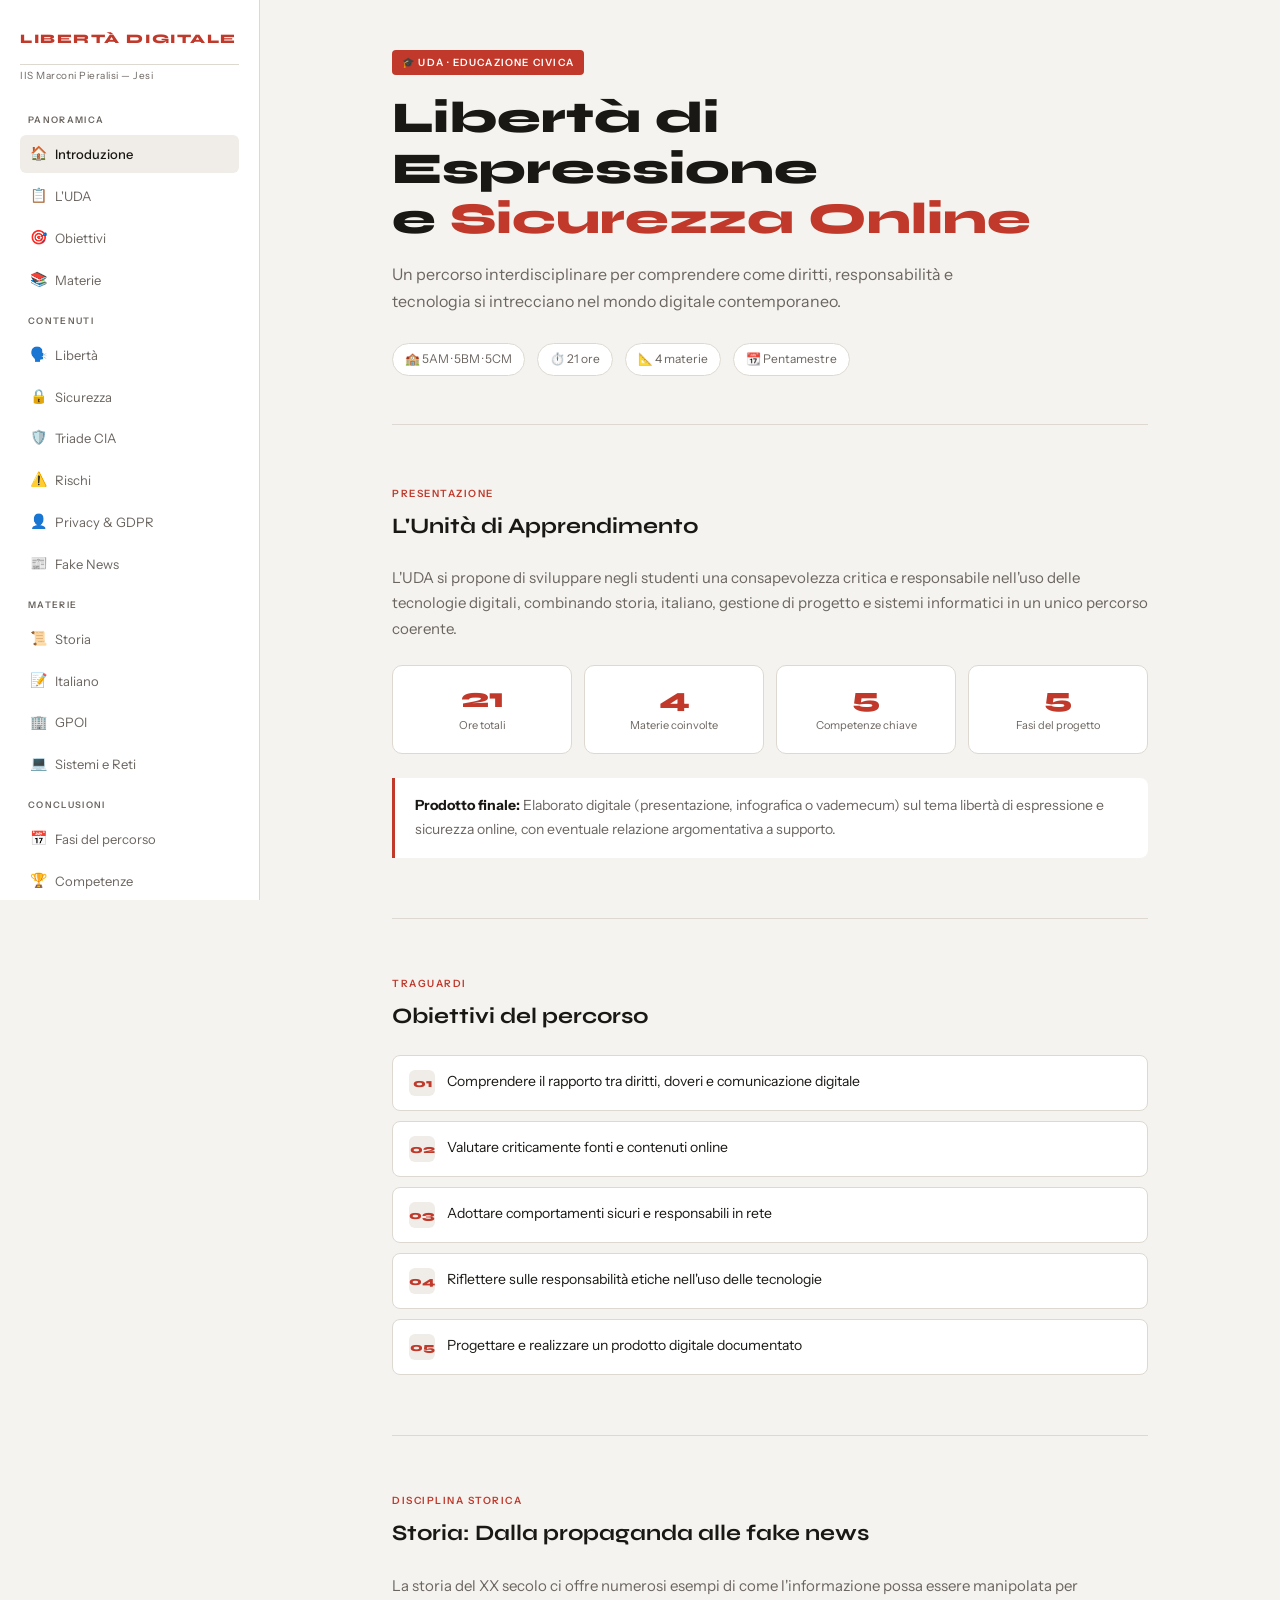
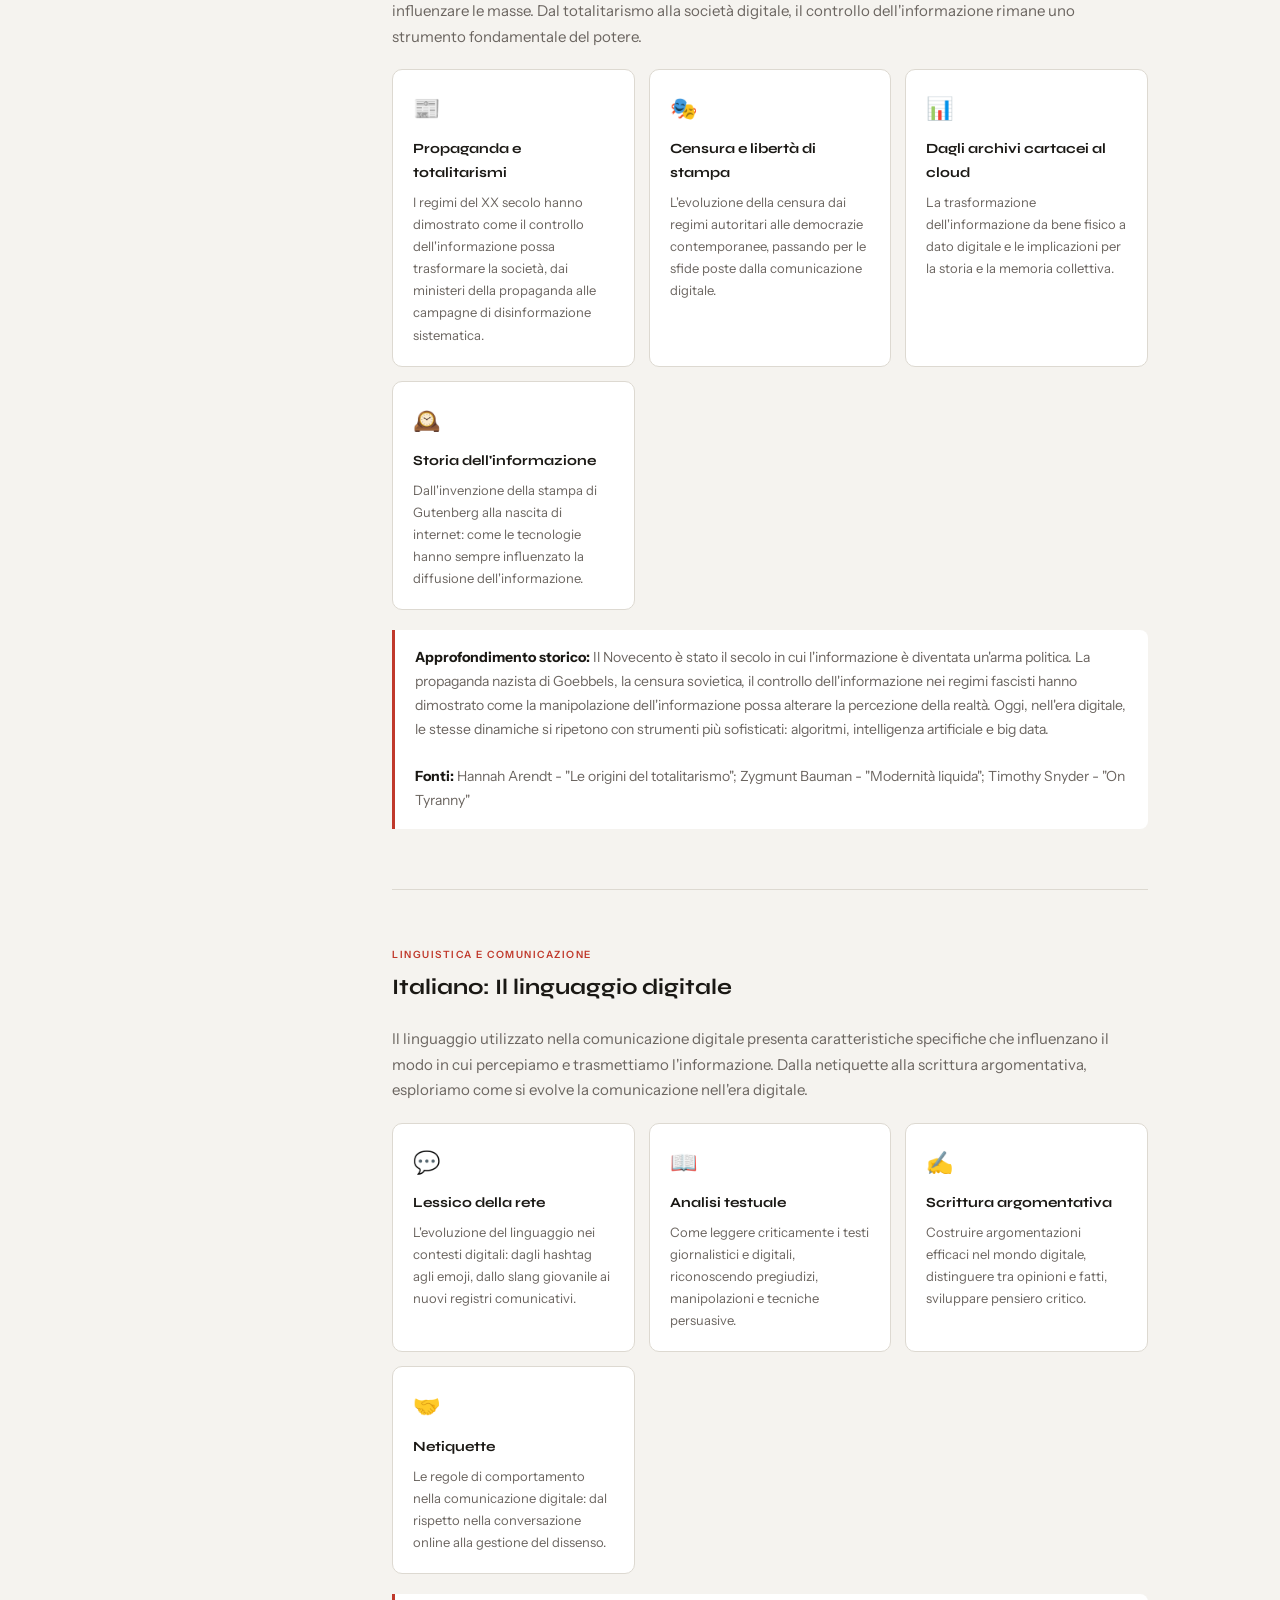
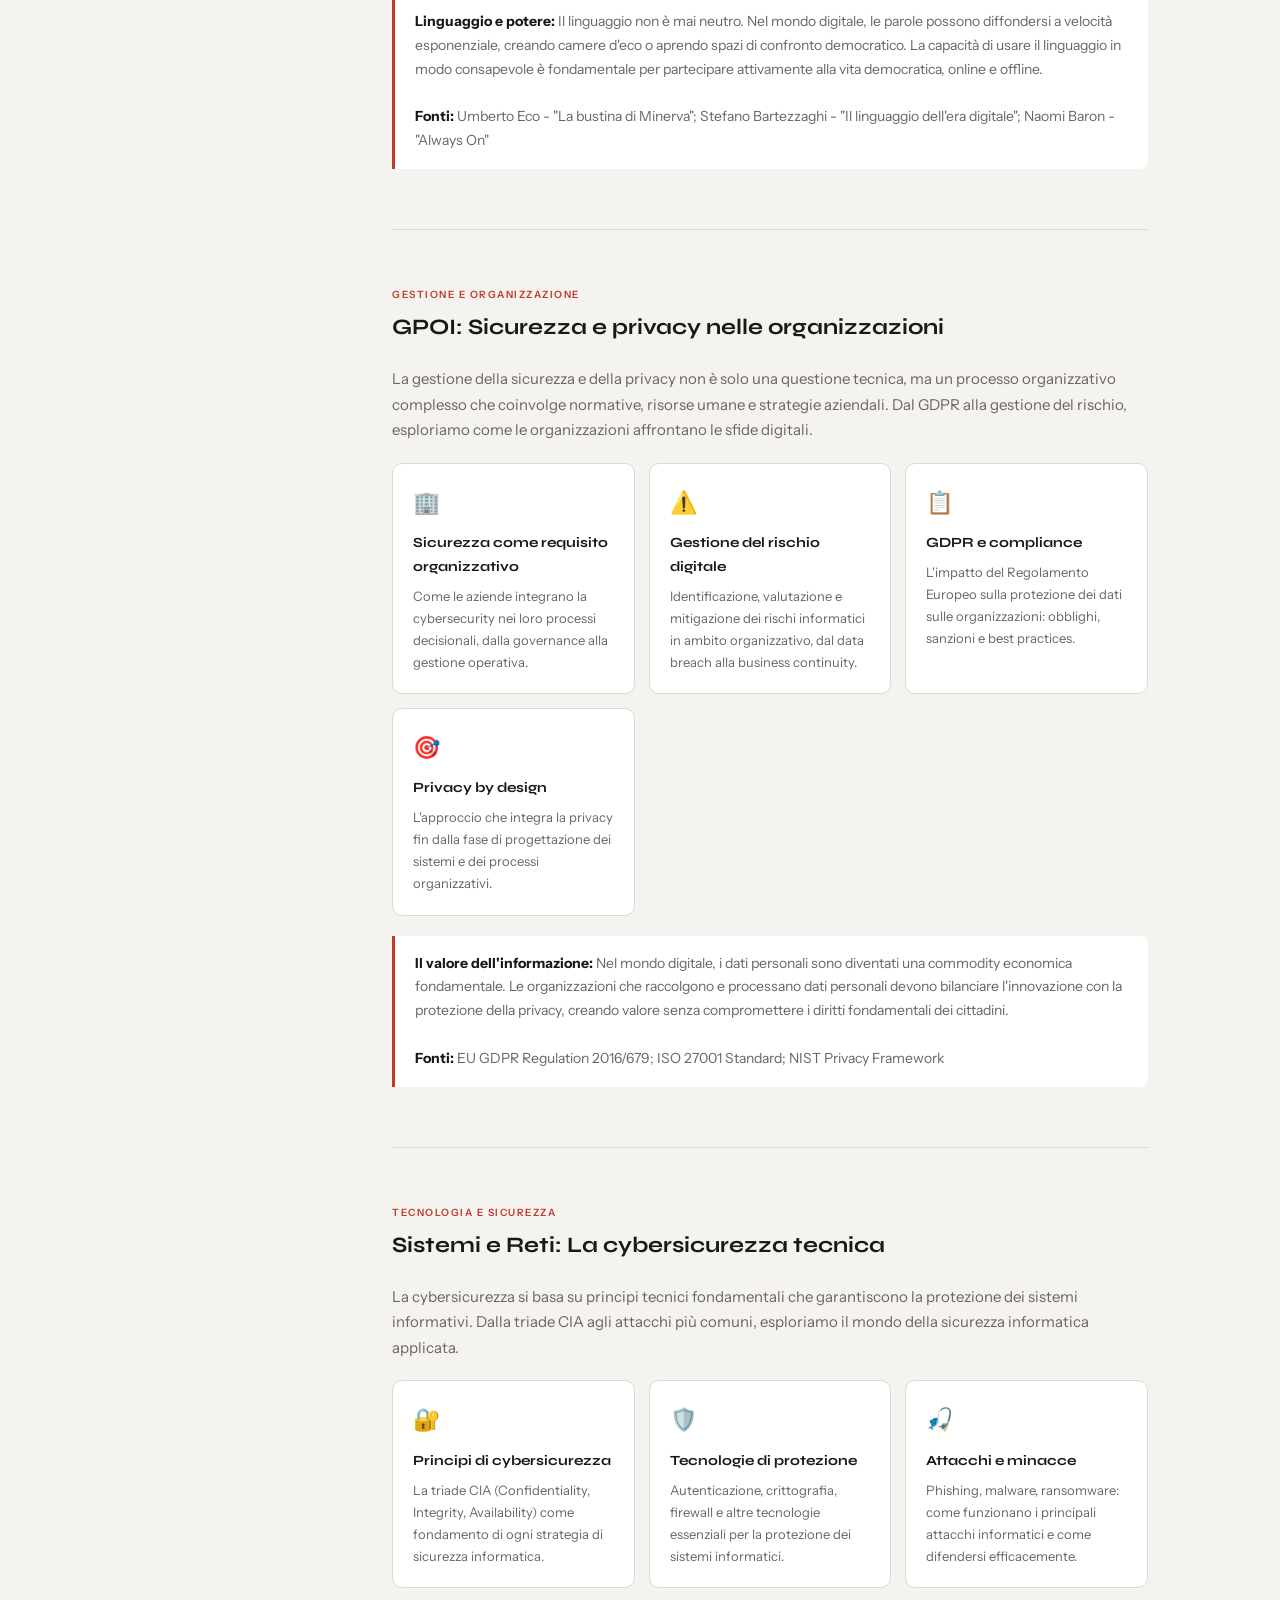
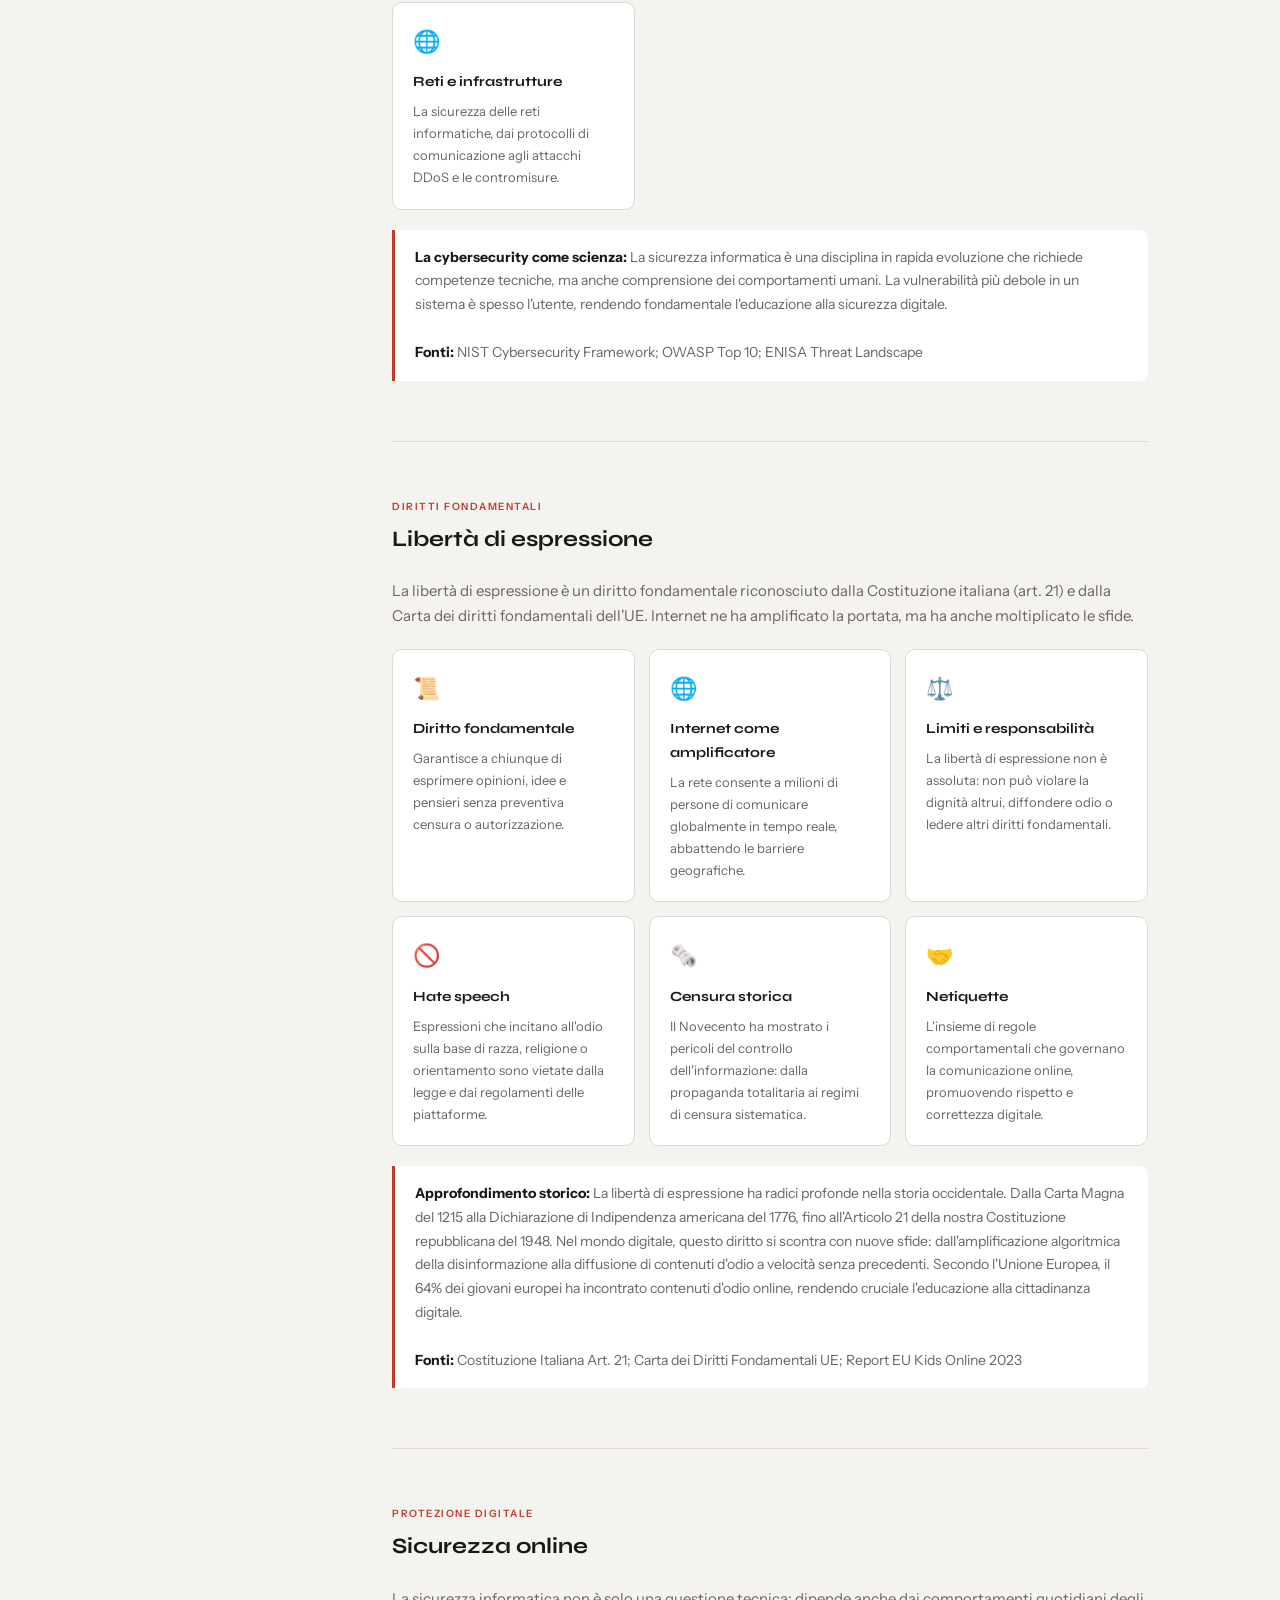
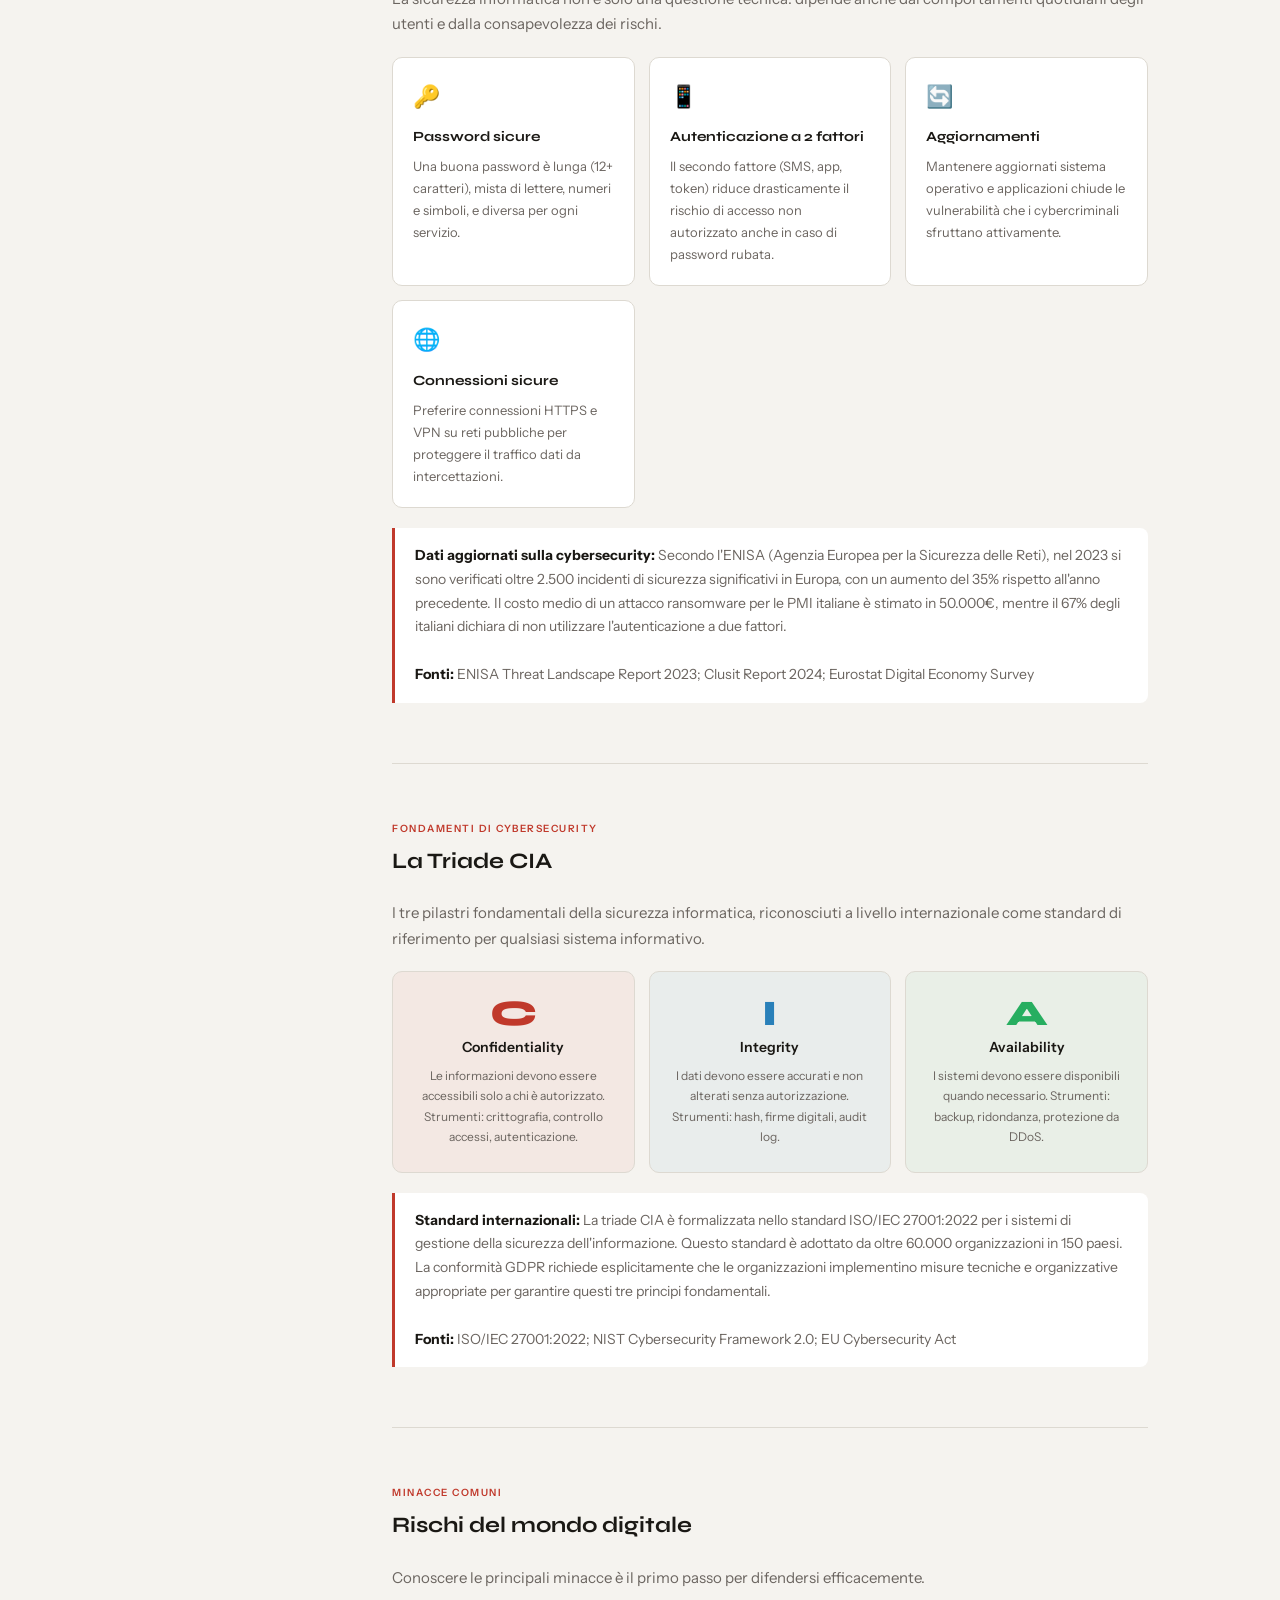
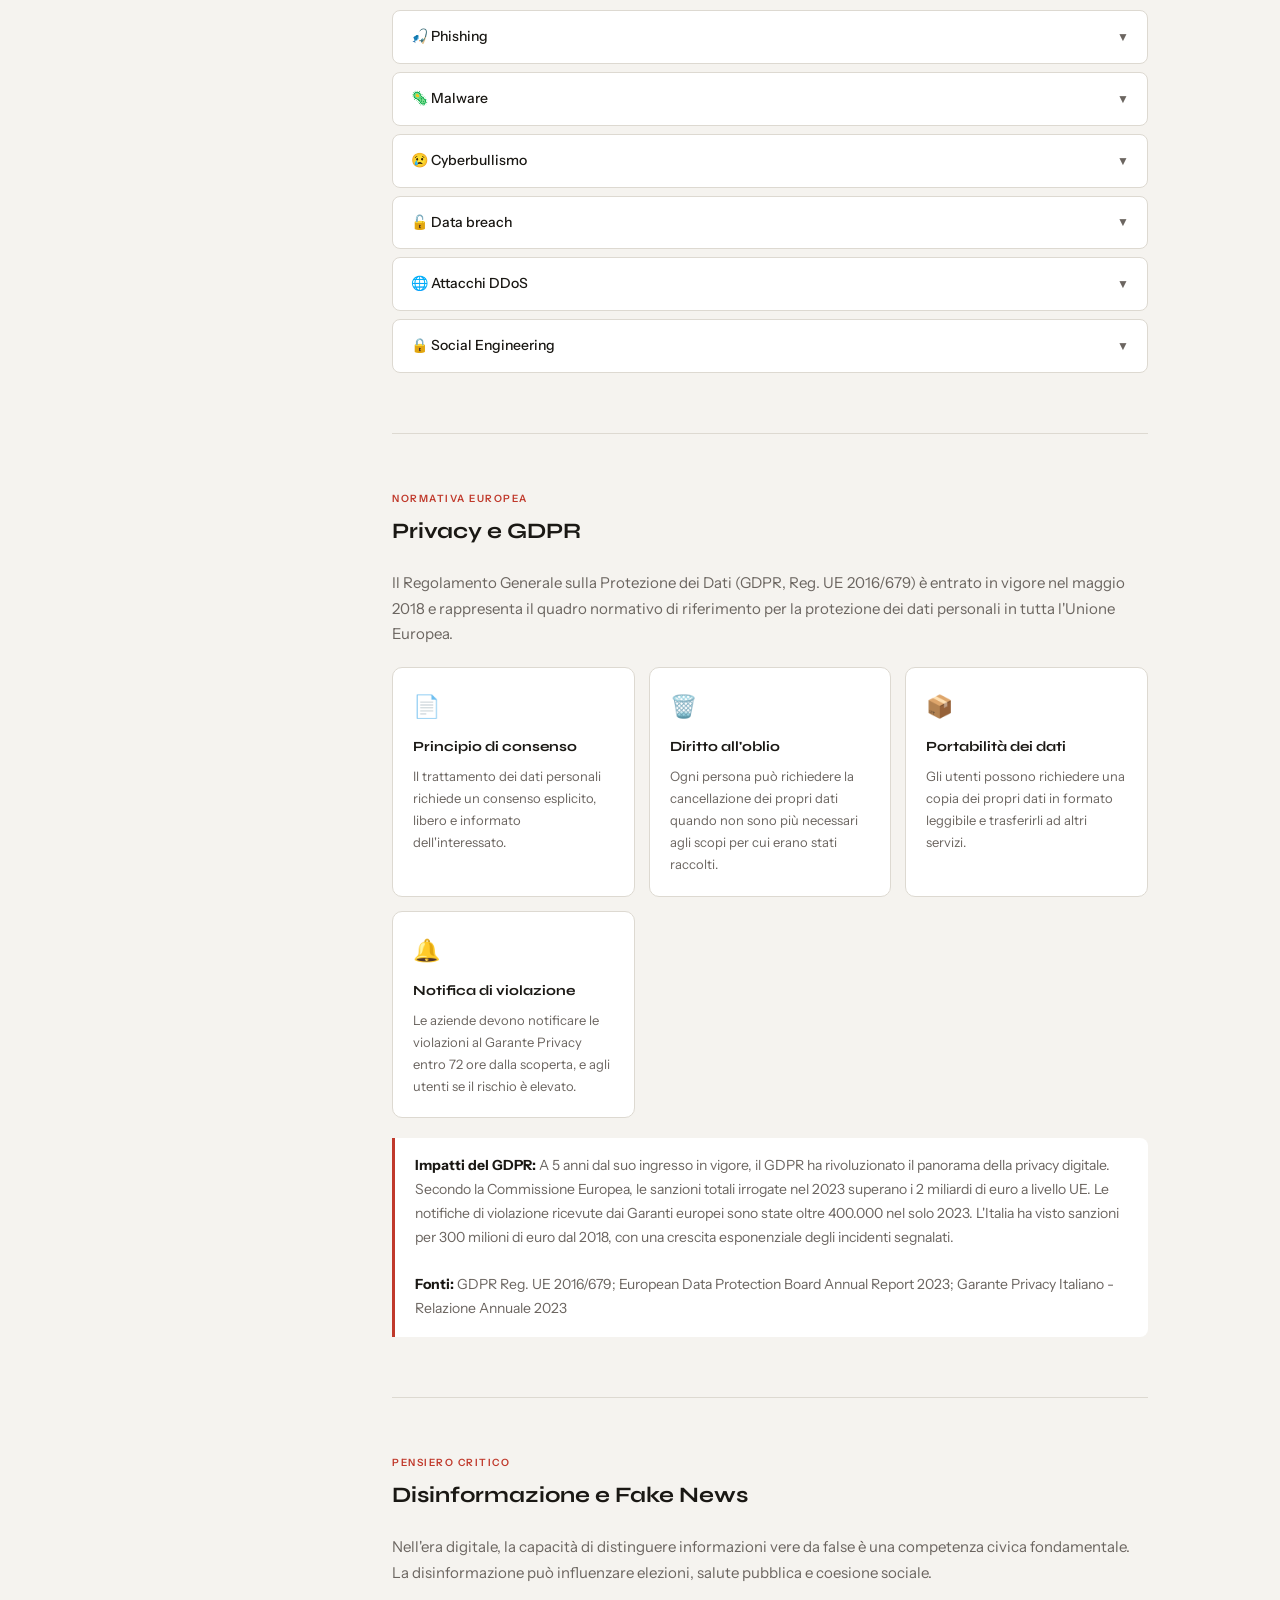
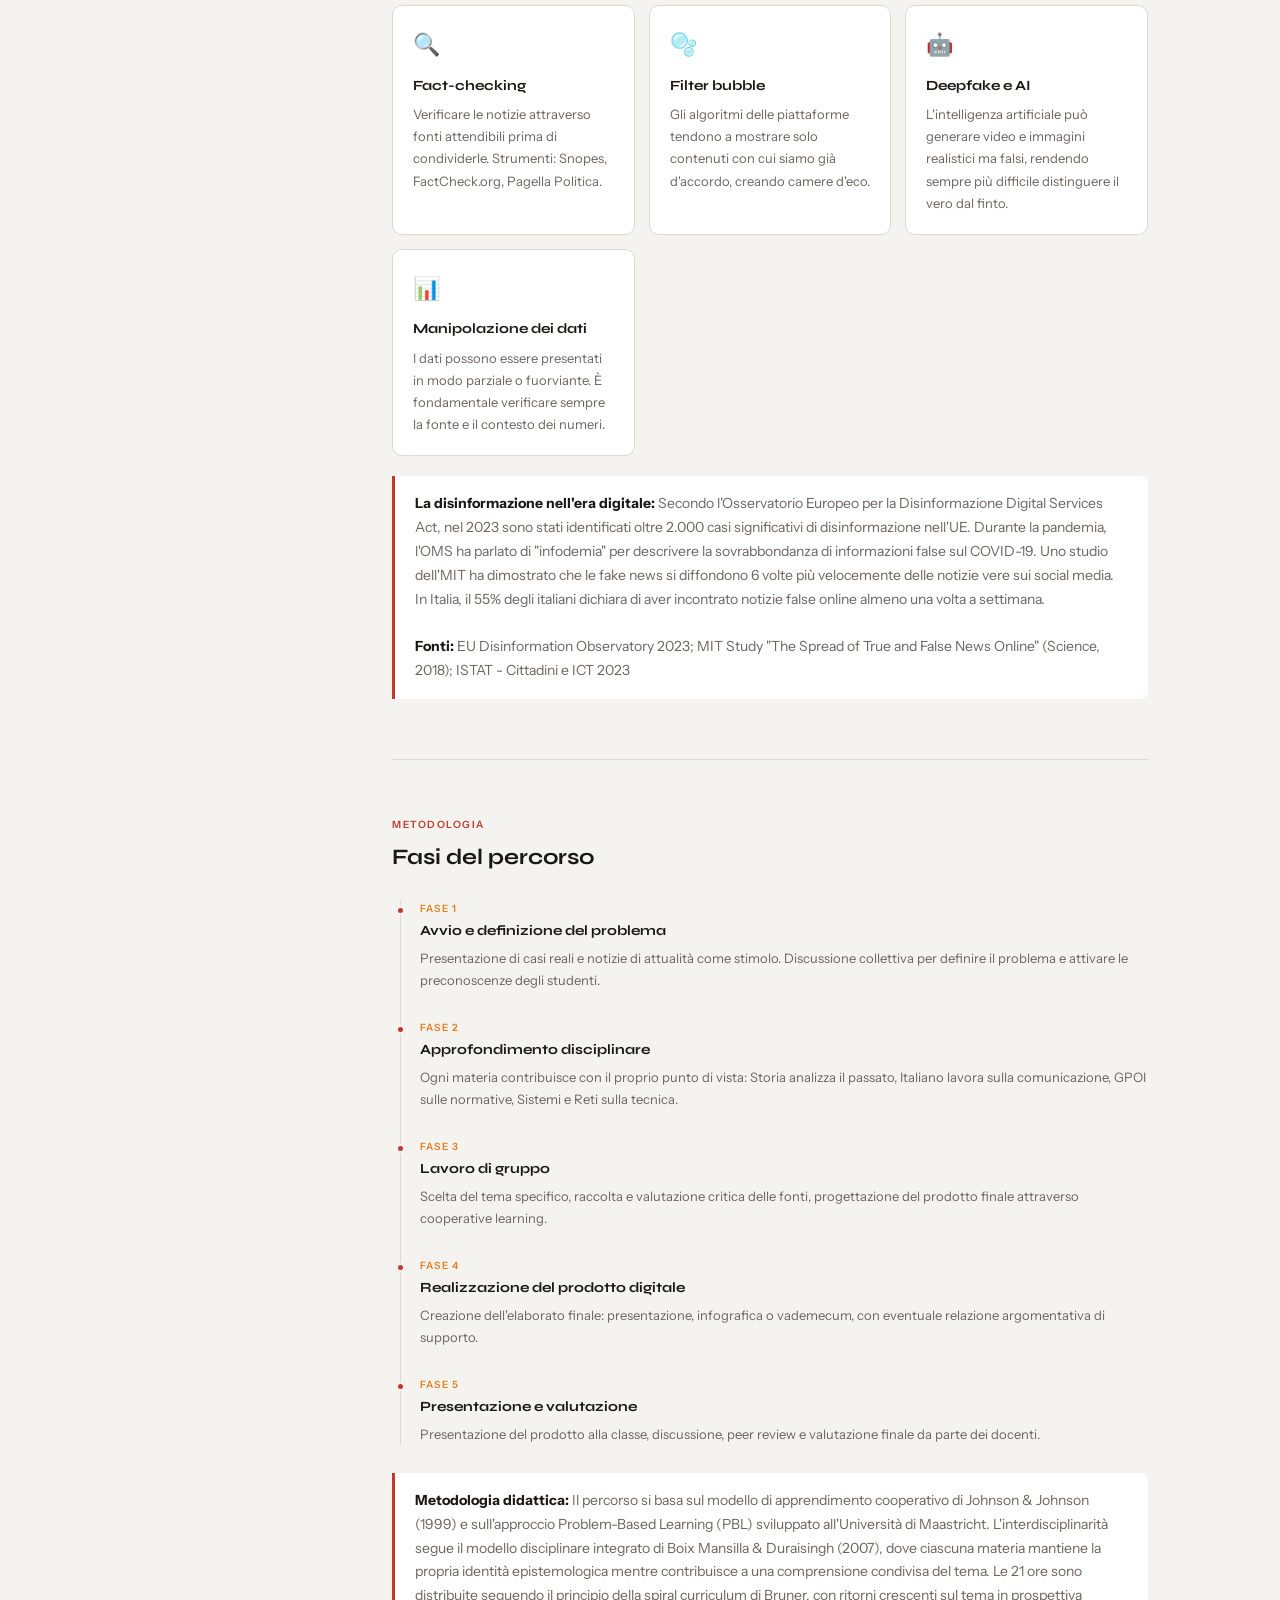
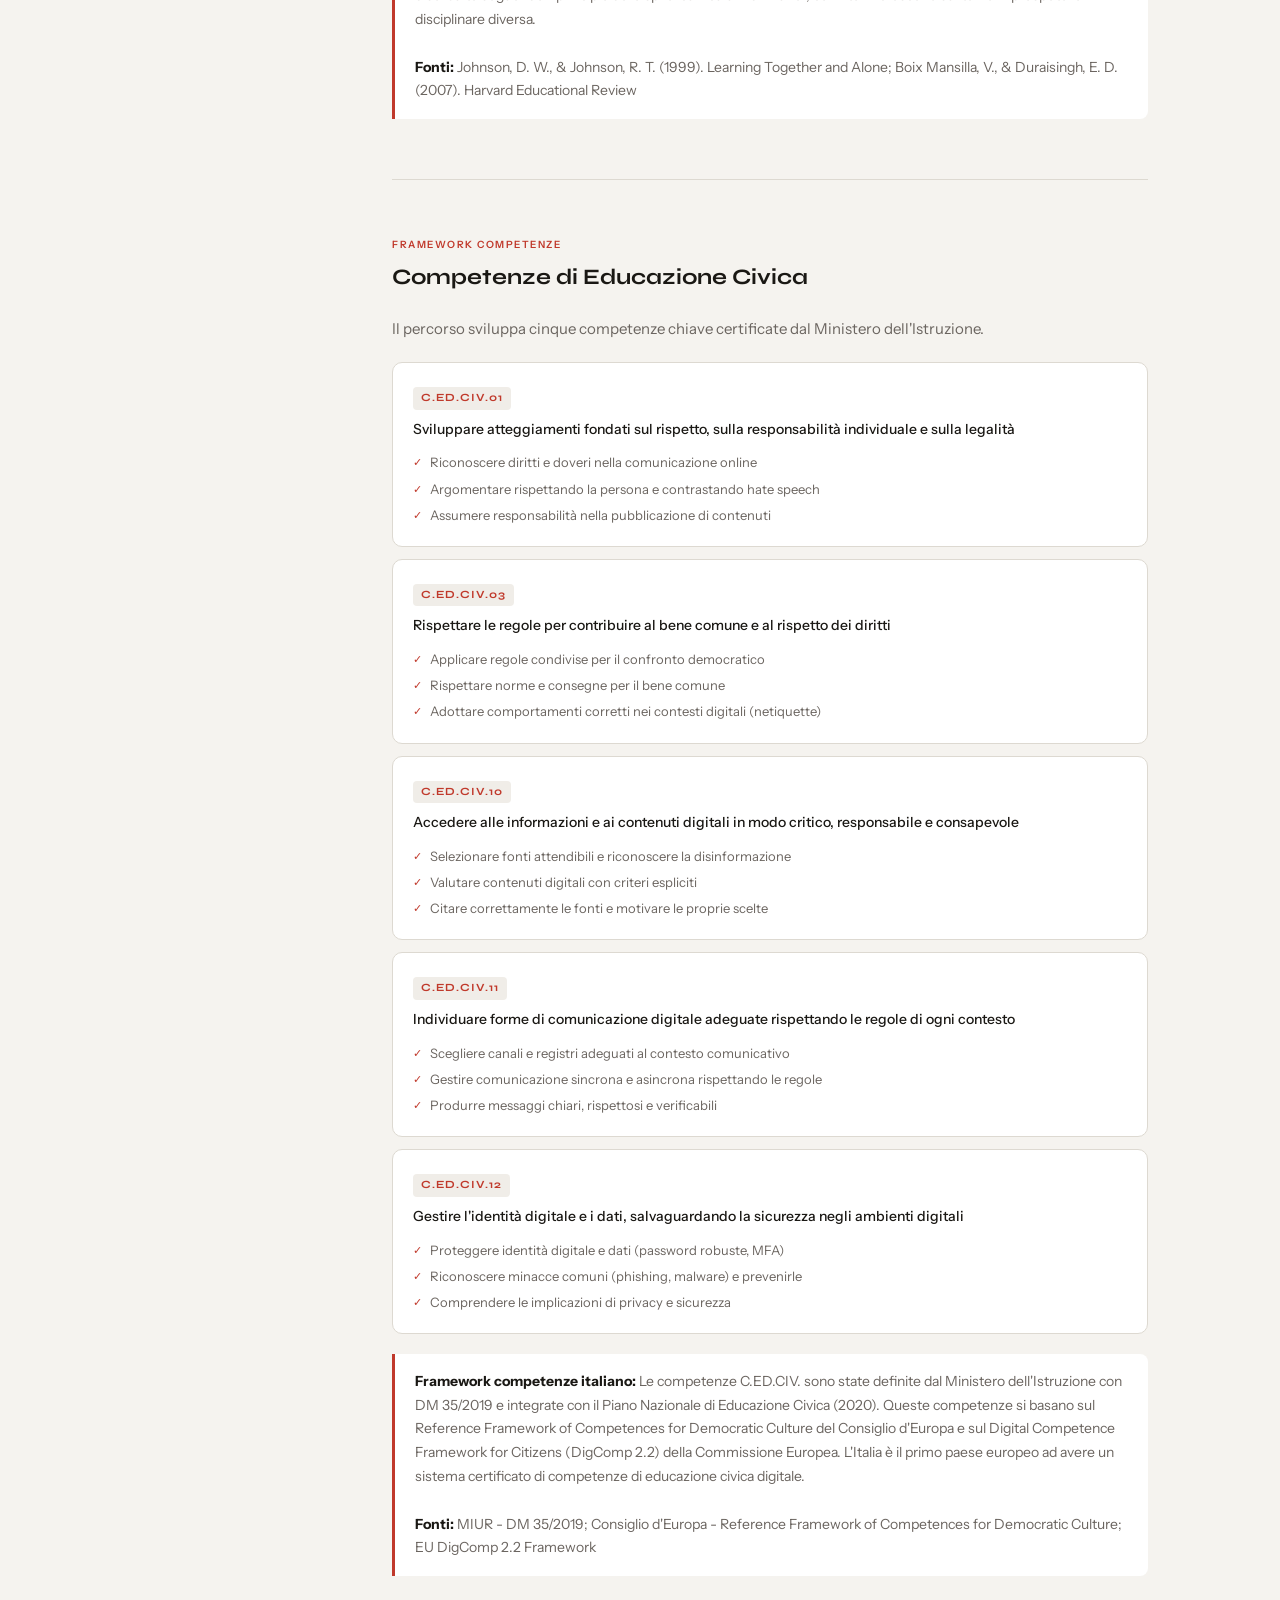
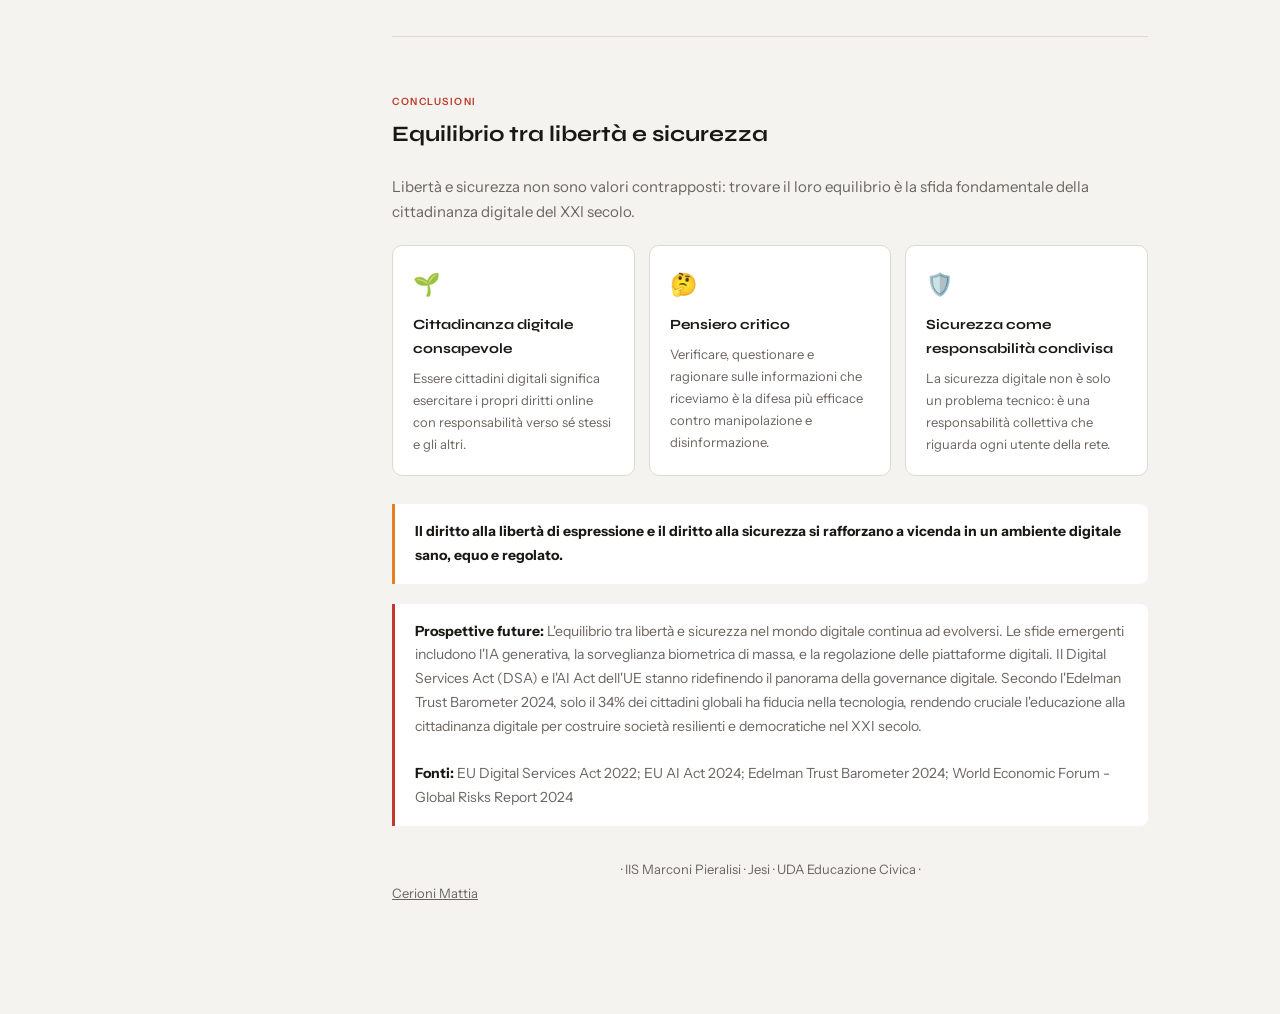
==== commit 270c83e7: "Update index.html" ====
--- a/index.html
+++ b/index.html
@@ -723,11 +723,15 @@
     </div>
     
     <p style="color: var(--muted); font-size: 13px; margin-top: 32px; text-align: center;">
-      IIS Marconi Pieralisi · Jesi · UDA Educazione Civica · Classi 5AM, 5BM, 5CM
-    </p>
+      · IIS Marconi Pieralisi · Jesi · UDA Educazione Civica ·
+    </p>
+    <a href="https://portfolio-cerioni.vercel.app" style="color: var(--muted); font-size: 13px; margin-top: 32px; text-align: center;">
+      Cerioni Mattia
+    </a>
+
   </section>
 
 </main>
 </div>
 </body>
-</html>+</html>
